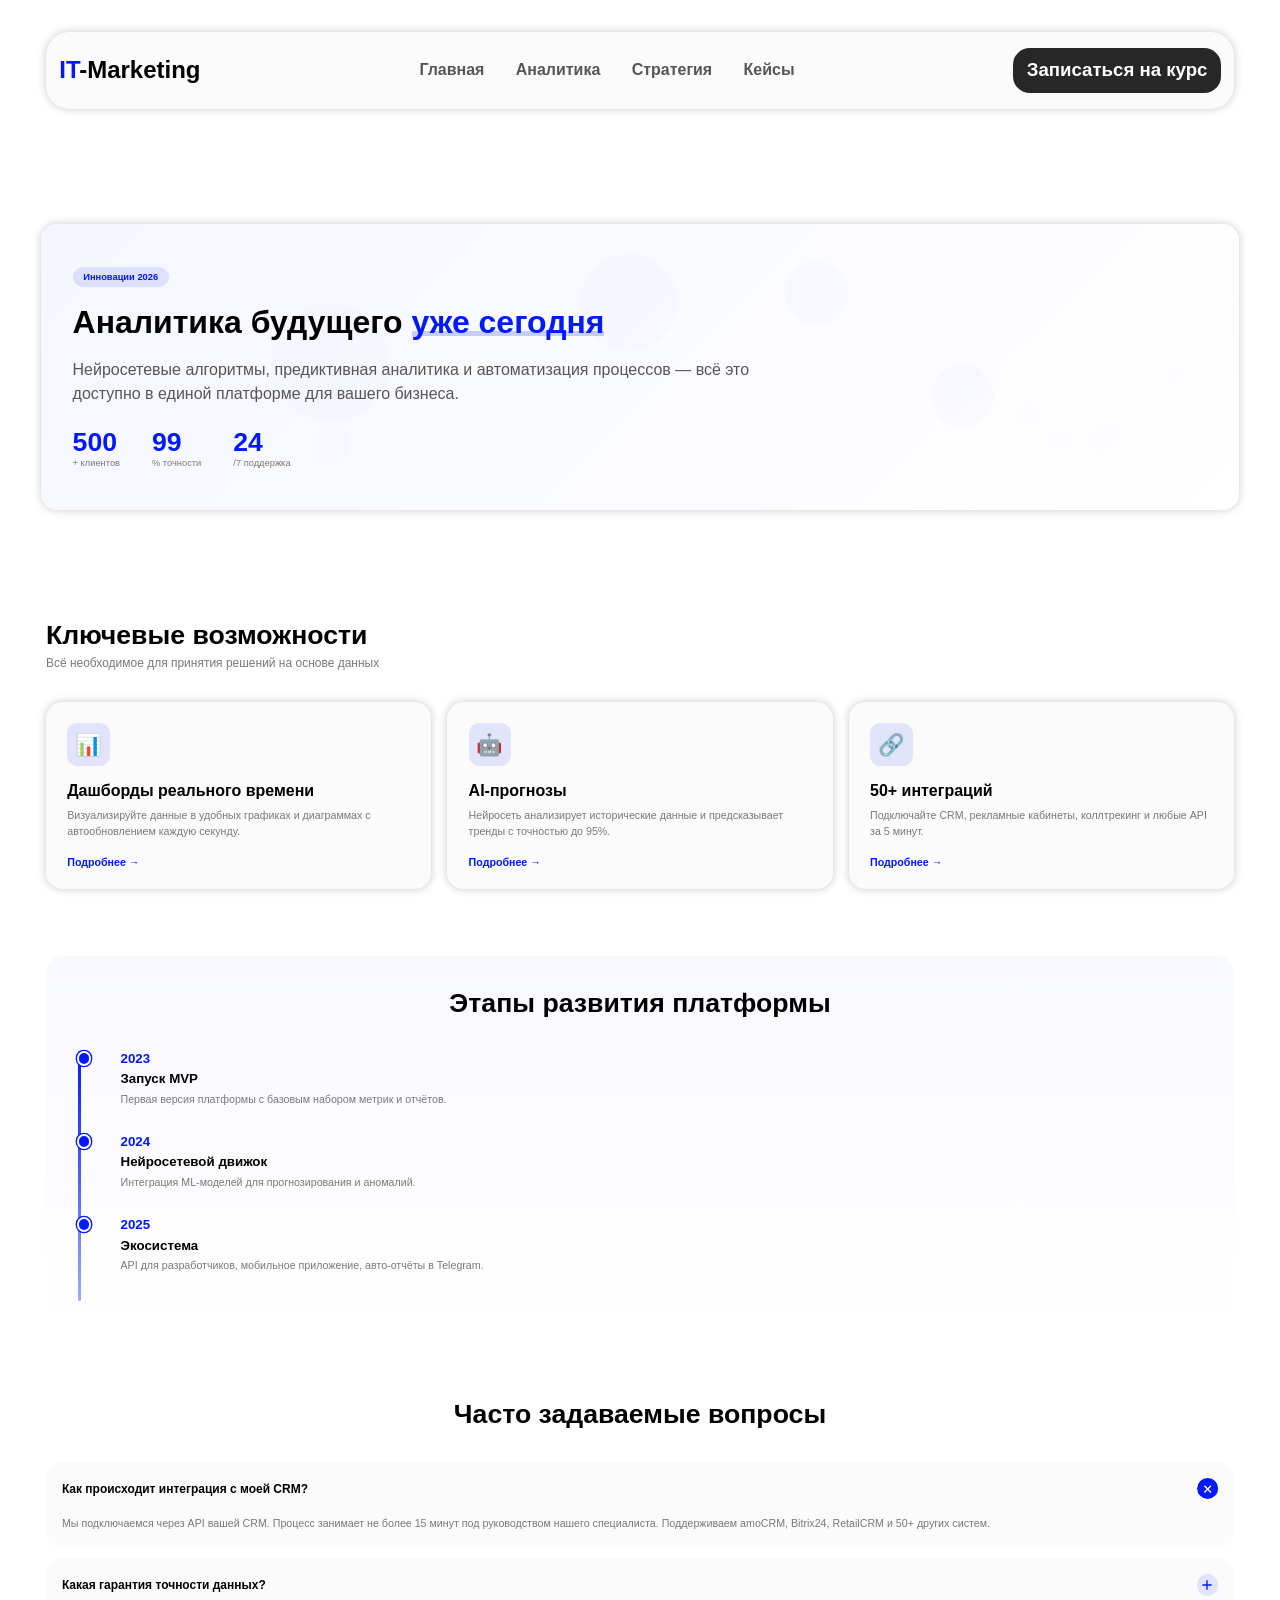
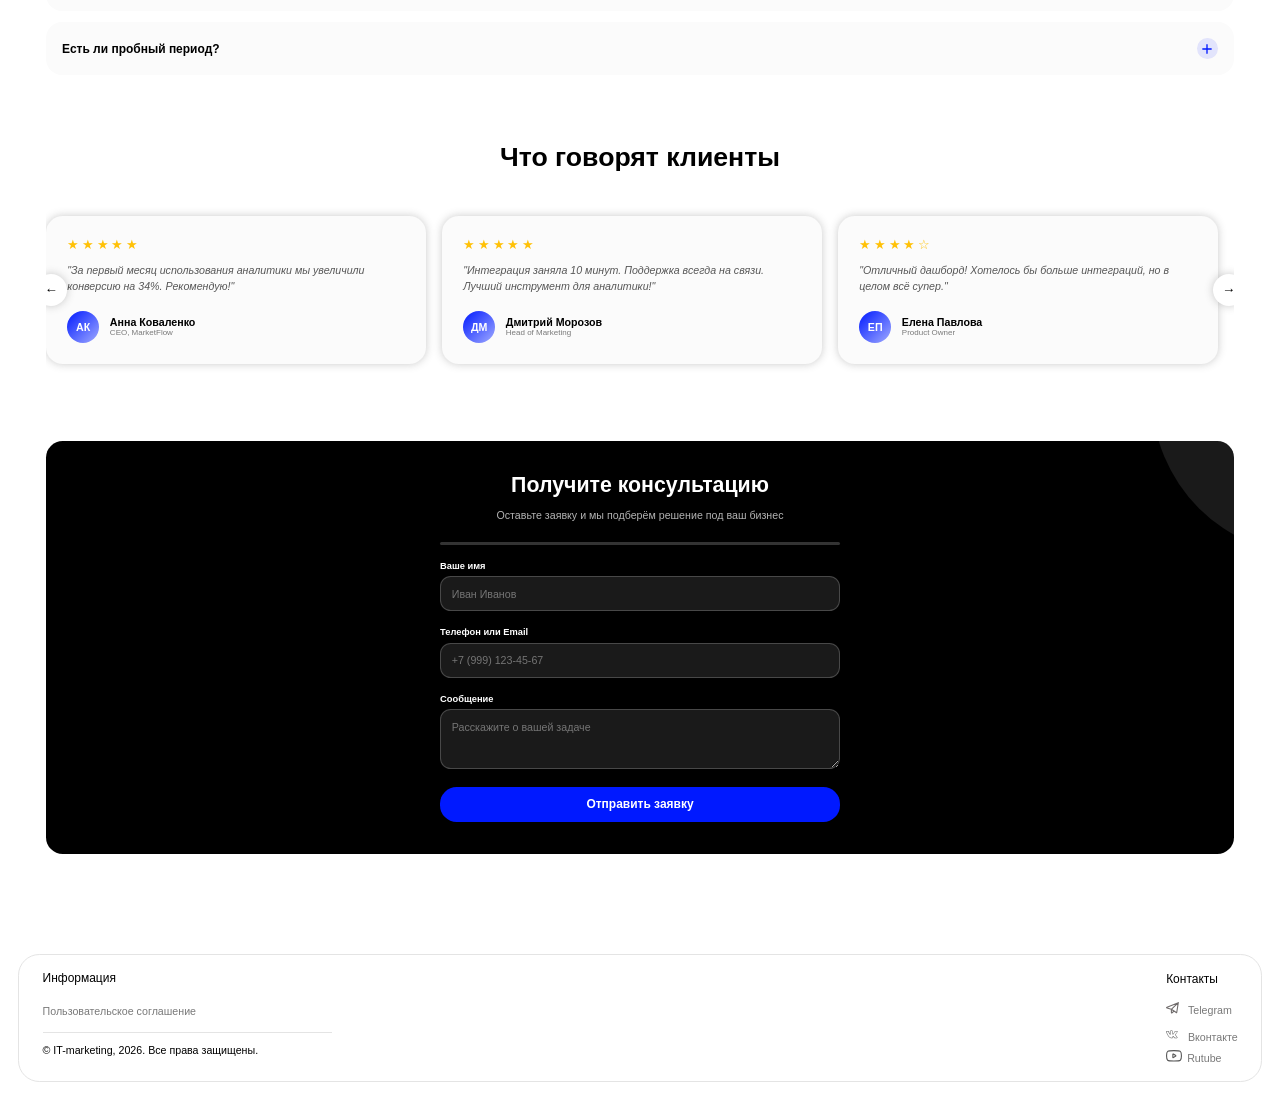
==== index2.html @ d7c27938 "first commit" ====
<!DOCTYPE html>
<html lang="en">
<head>
    <meta charset="UTF-8">
    <meta name="viewport" content="width=device-width, initial-scale=1.0">
    
    <link rel="stylesheet" href="./style2.css">
    <title>Document</title>
</head>
<body>
    <header class="header">
        <h1><span>IT</span>-Marketing</h1>
        <nav>
            <a href="index.html">Главная</a>
            <a href="index2.html">Аналитика</a>
            <a href="#">Стратегия</a>
            <a href="#">Кейсы</a>
        </nav>
        <button class="desktop-btn">Записаться на курс </button>
        <!-- Бургер-меню -->
        <div class="burger-button">
            <div class="open-mobile-menu"></div>
        </div>
        <!-- Мобильное меню -->
        <div class="mobile-menu">
            <a href="index.html" class="mobile-nav-link">Главная</a>
            <a href="index2.html" class="mobile-nav-link">Аналитика </a>
            <a href="#" class="mobile-nav-link">Стратегия </a>
            <a href="#" class="mobile-nav-link">Кейсы</a>
            <button class="mobile-application-btn">Записаться на курс</button>
        </div>
    </header>



<!-- БЛОК 1: Hero с анимированным фоном -->
<div class="block1-enhanced">
    <div class="floating-elements" id="floatingElements"></div>
    <div class="hero-enhanced__content">
        <div class="hero-enhanced__badge">
            <span> Инновации 2026</span>
        </div>
        <h1 class="hero-enhanced__title">
            Аналитика будущего <span>уже сегодня</span>
        </h1>
        <p class="hero-enhanced__desc">
            Нейросетевые алгоритмы, предиктивная аналитика и автоматизация процессов — 
            всё это доступно в единой платформе для вашего бизнеса.
        </p>
        <div class="hero-enhanced__stats">
            <div class="stat-enhanced">
                <span class="stat-enhanced__number" data-target="500">0</span>
                <span class="stat-enhanced__label">+ клиентов</span>
            </div>
            <div class="stat-enhanced">
                <span class="stat-enhanced__number" data-target="99.9">0</span>
                <span class="stat-enhanced__label">% точности</span>
            </div>
            <div class="stat-enhanced">
                <span class="stat-enhanced__number" data-target="24">0</span>
                <span class="stat-enhanced__label">/7 поддержка</span>
            </div>
        </div>
    </div>
</div>

<!-- БЛОК 2: 3D карточки с эффектом наклона -->
<div class="block2-advanced">
    <h2>Ключевые возможности</h2>
    <p>Всё необходимое для принятия решений на основе данных</p>
    <div class="cards-3d" id="cards3dContainer">
        <div class="card-3d" data-tilt>
            <div class="card-3d__icon">📊</div>
            <div class="card-3d__title">Дашборды реального времени</div>
            <div class="card-3d__desc">Визуализируйте данные в удобных графиках и диаграммах с автообновлением каждую секунду.</div>
            <a href="#" class="card-3d__link">Подробнее →</a>
        </div>
        <div class="card-3d" data-tilt>
            <div class="card-3d__icon">🤖</div>
            <div class="card-3d__title">AI-прогнозы</div>
            <div class="card-3d__desc">Нейросеть анализирует исторические данные и предсказывает тренды с точностью до 95%.</div>
            <a href="#" class="card-3d__link">Подробнее →</a>
        </div>
        <div class="card-3d" data-tilt>
            <div class="card-3d__icon">🔗</div>
            <div class="card-3d__title">50+ интеграций</div>
            <div class="card-3d__desc">Подключайте CRM, рекламные кабинеты, коллтрекинг и любые API за 5 минут.</div>
            <a href="#" class="card-3d__link">Подробнее →</a>
        </div>
    </div>
</div>

<!-- БЛОК 3: Таймлайн развития -->
<div class="block3-timeline">
    <h2>Этапы развития платформы</h2>
    <div class="timeline">
        <div class="timeline-item">
            <div class="timeline-item__year">2023</div>
            <div class="timeline-item__title">Запуск MVP</div>
            <div class="timeline-item__desc">Первая версия платформы с базовым набором метрик и отчётов.</div>
        </div>
        <div class="timeline-item">
            <div class="timeline-item__year">2024</div>
            <div class="timeline-item__title">Нейросетевой движок</div>
            <div class="timeline-item__desc">Интеграция ML-моделей для прогнозирования и аномалий.</div>
        </div>
        <div class="timeline-item">
            <div class="timeline-item__year">2025</div>
            <div class="timeline-item__title">Экосистема</div>
            <div class="timeline-item__desc">API для разработчиков, мобильное приложение, авто-отчёты в Telegram.</div>
        </div>
    </div>
</div>

<!-- БЛОК 4: FAQ Аккордеон -->
<div class="block4-faq">
    <h2>Часто задаваемые вопросы</h2>
    <div class="faq-grid">
        <div class="faq-item">
            <div class="faq-question">
                <h3>Как происходит интеграция с моей CRM?</h3>
                <div class="faq-icon">
                    <svg width="16" height="16" viewBox="0 0 24 24" fill="none" stroke="#0019FF" stroke-width="2">
                        <line x1="12" y1="5" x2="12" y2="19"></line>
                        <line x1="5" y1="12" x2="19" y2="12"></line>
                    </svg>
                </div>
            </div>
            <div class="faq-answer">
                <p>Мы подключаемся через API вашей CRM. Процесс занимает не более 15 минут под руководством нашего специалиста. Поддерживаем amoCRM, Bitrix24, RetailCRM и 50+ других систем.</p>
            </div>
        </div>
        <div class="faq-item">
            <div class="faq-question">
                <h3>Какая гарантия точности данных?</h3>
                <div class="faq-icon">
                    <svg width="16" height="16" viewBox="0 0 24 24" fill="none" stroke="#0019FF" stroke-width="2">
                        <line x1="12" y1="5" x2="12" y2="19"></line>
                        <line x1="5" y1="12" x2="19" y2="12"></line>
                    </svg>
                </div>
            </div>
            <div class="faq-answer">
                <p>Мы используем трехуровневую систему верификации данных. Каждый отчёт проходит автоматическую проверку на выбросы и аномалии. Гарантируем точность 99.9%.</p>
            </div>
        </div>
        <div class="faq-item">
            <div class="faq-question">
                <h3>Есть ли пробный период?</h3>
                <div class="faq-icon">
                    <svg width="16" height="16" viewBox="0 0 24 24" fill="none" stroke="#0019FF" stroke-width="2">
                        <line x1="12" y1="5" x2="12" y2="19"></line>
                        <line x1="5" y1="12" x2="19" y2="12"></line>
                    </svg>
                </div>
            </div>
            <div class="faq-answer">
                <p>Да, мы предоставляем 14 дней бесплатного доступа ко всем функциям платформы. Вам не нужна банковская карта для начала.</p>
            </div>
        </div>
    </div>
</div>

<!-- БЛОК 5: Карусель отзывов -->
<div class="block5-testimonials">
    <h2>Что говорят клиенты</h2>
    <div class="testimonials-slider">
        <button class="slider-btn slider-prev" id="prevTestimonial">←</button>
        <div class="testimonials-track" id="testimonialsTrack">
            <div class="testimonial-card">
                <div class="testimonial__rating">
                    <span>★</span><span>★</span><span>★</span><span>★</span><span>★</span>
                </div>
                <div class="testimonial__text">"За первый месяц использования аналитики мы увеличили конверсию на 34%. Рекомендую!"</div>
                <div class="testimonial__author">
                    <div class="testimonial__avatar">АК</div>
                    <div>
                        <div class="testimonial__name">Анна Коваленко</div>
                        <div class="testimonial__role">CEO, MarketFlow</div>
                    </div>
                </div>
            </div>
            <div class="testimonial-card">
                <div class="testimonial__rating">
                    <span>★</span><span>★</span><span>★</span><span>★</span><span>★</span>
                </div>
                <div class="testimonial__text">"Интеграция заняла 10 минут. Поддержка всегда на связи. Лучший инструмент для аналитики!"</div>
                <div class="testimonial__author">
                    <div class="testimonial__avatar">ДМ</div>
                    <div>
                        <div class="testimonial__name">Дмитрий Морозов</div>
                        <div class="testimonial__role">Head of Marketing</div>
                    </div>
                </div>
            </div>
            <div class="testimonial-card">
                <div class="testimonial__rating">
                    <span>★</span><span>★</span><span>★</span><span>★</span><span>☆</span>
                </div>
                <div class="testimonial__text">"Отличный дашборд! Хотелось бы больше интеграций, но в целом всё супер."</div>
                <div class="testimonial__author">
                    <div class="testimonial__avatar">ЕП</div>
                    <div>
                        <div class="testimonial__name">Елена Павлова</div>
                        <div class="testimonial__role">Product Owner</div>
                    </div>
                </div>
            </div>
        </div>
        <button class="slider-btn slider-next" id="nextTestimonial">→</button>
    </div>
</div>

<!-- БЛОК 6: Форма с прогресс-баром -->
<div class="block6-form">
    <div class="form-enhanced">
        <h2>Получите консультацию</h2>
        <p>Оставьте заявку и мы подберём решение под ваш бизнес</p>
        <div class="progress-bar">
            <div class="progress-fill" id="progressFill"></div>
        </div>
        <form id="consultForm">
            <div class="form-group">
                <label>Ваше имя</label>
                <input type="text" id="name" placeholder="Иван Иванов">
                <div class="error-message" id="nameError">Введите имя</div>
            </div>
            <div class="form-group">
                <label>Телефон или Email</label>
                <input type="text" id="contact" placeholder="+7 (999) 123-45-67">
                <div class="error-message" id="contactError">Введите корректный контакт</div>
            </div>
            <div class="form-group">
                <label>Сообщение</label>
                <textarea rows="3" id="message" placeholder="Расскажите о вашей задаче"></textarea>
            </div>
            <button type="submit" class="submit-btn">Отправить заявку</button>
        </form>
    </div>
</div>










    <footer>
        <div class="info">
            <b>Информация</b>
            <a href="#">Пользовательское соглашение</a>
            <p>© IT-marketing, 2026. Все права защищены.</p>
        </div>
        <div class="contacts">
            <b>Контакты</b>
            <div class="links">
                <div class="TG">
                    <svg width="18" height="16" viewBox="0 0 18 16" fill="none" xmlns="http://www.w3.org/2000/svg">
                    <path d="M16.7509 0.75L1.42289 7.123C1.02789 7.287 0.830889 7.37 0.779889 7.477C0.757785 7.52274 0.747657 7.57334 0.750456 7.62407C0.753254 7.67479 0.768887 7.72397 0.79589 7.767C0.85889 7.867 1.06389 7.927 1.47589 8.048L7.25089 9.75M16.7509 0.75L14.6859 13.799C14.6459 14.053 14.6259 14.18 14.5589 14.249C14.5306 14.2798 14.4961 14.3044 14.4577 14.3211C14.4193 14.3378 14.3778 14.3463 14.3359 14.346C14.2389 14.346 14.1309 14.274 13.9149 14.13L10.9849 12.174M16.7509 0.75L7.25089 9.75M7.25089 9.75L7.40689 14.05C7.40689 14.384 7.40689 14.551 7.47589 14.635C7.53589 14.709 7.62589 14.751 7.72189 14.75C7.83189 14.749 7.96189 14.642 8.22189 14.43L10.9849 12.174M7.25089 9.75L10.9849 12.174" stroke="#6F6B6B" stroke-width="1.5" stroke-linecap="round" stroke-linejoin="round"/>
                    </svg>
                    <a href="https://telegram.org" target="_blank">Telegram</a>
                </div>
                <div class="VK">
                    <svg width="16" height="11" viewBox="0 0 16 11" fill="none" xmlns="http://www.w3.org/2000/svg">
                    <path d="M0 1.45312C0 0.859375 0.40625 0.625 0.90625 0.59375L3.23438 0.609375C3.375 0.609375 3.5 0.703125 3.54688 0.84375C4.07812 2.5625 4.73438 3.625 5.51562 4.82812C5.5625 4.92188 5.64062 4.96875 5.71875 4.96875C5.78125 4.96875 5.84375 4.9375 5.89062 4.85938L5.9375 4.6875L5.95312 1.98438C5.95312 1.59375 5.76562 1.53125 5.32812 1.46875C5.15625 1.4375 5.04688 1.28125 5.04688 1.125C5.04688 1.09375 5.04688 1.0625 5.0625 1.03125C5.28125 0.359375 5.96875 0.015625 6.9375 0.015625L7.8125 0C8.53125 0 9.1875 0.3125 9.1875 1.23438V4.78125C9.25 4.82812 9.3125 4.85938 9.39062 4.85938C9.51562 4.85938 9.67188 4.78125 9.79688 4.57812C10.6094 3.4375 11.5312 2.07812 11.6562 1.35938C11.6562 1.32812 11.6719 1.3125 11.6875 1.28125C11.8594 0.9375 12.2969 0.703125 12.4844 0.640625C12.5156 0.625 12.5625 0.609375 12.625 0.609375H15.0469L15.2031 0.625C15.4375 0.625 15.6094 0.78125 15.6875 0.921875C15.8281 1.14062 15.7969 1.375 15.8125 1.46875V1.57812C15.5781 3 13.9531 4.59375 13.2656 5.625C13.1719 5.75 13.125 5.85938 13.125 5.96875C13.125 6.0625 13.1719 6.15625 13.25 6.25L15.5312 9.125C15.6562 9.29688 15.7188 9.5 15.7188 9.67188C15.7188 10.1875 15.2344 10.4844 14.7656 10.5312L14.5 10.5469H12.125C12.0781 10.5469 12.0469 10.5625 12 10.5625C11.7344 10.5625 11.5156 10.4219 11.3594 10.2656C10.8594 9.65625 10.375 9.03125 9.89062 8.42188C9.79688 8.29688 9.76562 8.28125 9.67188 8.21875C9.5625 8.67188 9.46875 9.14062 9.35938 9.60938L9.3125 9.875C9.23438 10.1562 9.03125 10.4531 8.65625 10.5312L8.4375 10.5469H6.90625C4.20312 10.5469 1.78125 6.70312 0.078125 1.90625C0.03125 1.78125 0 1.60938 0 1.45312ZM9.39062 5.5C8.98438 5.5 8.53125 5.26562 8.53125 4.82812V1.23438C8.53125 0.8125 8.34375 0.65625 7.82812 0.65625L6.9375 0.6875C6.4375 0.6875 6.15625 0.765625 5.92188 0.921875C6.28125 1.09375 6.60938 1.32812 6.60938 1.98438V4.73438C6.5625 5.28125 6.10938 5.64062 5.67188 5.64062C5.375 5.64062 5.10938 5.46875 4.95312 5.1875C4.25 4.125 3.65625 3.125 3.14062 1.6875L3 1.28125L0.921875 1.26562C0.640625 1.26562 0.671875 1.28125 0.671875 1.42188C0.671875 1.51562 0.6875 1.64062 0.703125 1.71875L1.03125 2.59375C2.73438 7 4.875 9.89062 6.90625 9.89062H8.46875C8.6875 9.89062 8.67188 9.625 8.71875 9.46875L9.01562 8.09375C9.07812 7.95312 9.125 7.82812 9.23438 7.71875C9.35938 7.59375 9.5 7.54688 9.64062 7.54688C9.9375 7.54688 10.2188 7.78125 10.4062 8L11.7344 9.6875C11.8438 9.85938 11.9375 9.89062 12 9.89062H14.5781C14.8281 9.89062 15.0469 9.8125 15.0469 9.65625C15.0469 9.60938 15.0312 9.54688 15 9.5L12.7344 6.67188C12.5469 6.4375 12.4688 6.20312 12.4688 5.96875C12.4688 5.71875 12.5625 5.46875 12.7188 5.25C13.375 4.26562 14.7812 2.85938 15.1094 1.70312L15.1562 1.5C15.1406 1.42188 15.1406 1.35938 15.125 1.28125H12.6719C12.5156 1.34375 12.3906 1.4375 12.2969 1.5625L12.2031 1.85938C11.8438 2.85938 10.8594 4.23438 10.1562 5.1875C9.92188 5.40625 9.65625 5.5 9.39062 5.5Z" fill="#565656"/>
                    </svg>
                    <a href="https://vk.ru" target="_blank">Вконтакте</a>
                </div>
                <div class="Rutube">
                    <svg width="22" height="16" viewBox="0 0 22 16" fill="none" xmlns="http://www.w3.org/2000/svg">
                    <path d="M0.75 7.75C0.75 4.45 0.75 2.8 2.214 1.775C3.68 0.75 6.036 0.75 10.75 0.75C15.464 0.75 17.821 0.75 19.285 1.775C20.749 2.8 20.75 4.45 20.75 7.75C20.75 11.05 20.75 12.7 19.285 13.725C17.822 14.75 15.464 14.75 10.75 14.75C6.036 14.75 3.679 14.75 2.214 13.725C0.749 12.7 0.75 11.05 0.75 7.75Z" stroke="#565656" stroke-width="1.5" stroke-linecap="round" stroke-linejoin="round"/>
                    <path d="M9.25 5.65789V9.84189C9.25027 9.89574 9.26113 9.949 9.28198 9.99864C9.30283 10.0483 9.33325 10.0933 9.3715 10.1312C9.40976 10.1691 9.45511 10.1991 9.50495 10.2194C9.5548 10.2398 9.60816 10.2502 9.662 10.2499C9.74314 10.2509 9.82266 10.2272 9.89001 10.1819L13.065 8.10789C13.1215 8.07132 13.168 8.02125 13.2003 7.96221C13.2326 7.90316 13.2496 7.837 13.2499 7.76971C13.2502 7.70241 13.2337 7.6361 13.202 7.57677C13.1702 7.51744 13.1242 7.46696 13.068 7.42989L9.893 5.31989C9.80224 5.25913 9.69118 5.23661 9.58391 5.2572C9.47664 5.27779 9.38182 5.33984 9.32 5.42989C9.27403 5.49701 9.24961 5.57654 9.25 5.65789Z" stroke="#565656" stroke-width="1.5" stroke-linecap="round" stroke-linejoin="round"/>
                    </svg>
                    <a href="https://rutube.ru" target="_blank">Rutube</a>
                </div>
            </div>
        </div>
    </footer>

</body>
<script src="./script2.js"></script>
</html>
---- style2.css ----
@charset "UTF-8";
* {
  margin: 0;
  padding: 0;
  box-sizing: border-box;
  font-family: Arial, sans-serif;
}

html {
  font-size: 0.833vw;
  cursor: default;
  scroll-behavior: smooth;
}

/* Переменные */
:root {
  --primary-color: #0019FF;
  --secondary-color: #272727;
  --activeLink-color: #4659ff;
  --activeBtn-color: #000000;
  --border-r: 1.5625rem;
  --FS-p: 1.5rem;
  --FS-h1: 3rem;
  --body-bg: #fff;
  --bg-shadow: 0 0 0.75rem #3a3a3a44;
}

/* Скроллбар */
* {
  scrollbar-width: thin;
  scrollbar-color: #3b82f6 #1e293b;
}

*::-webkit-scrollbar {
  width: 0.375rem;
  height: 0.375rem;
}

*::-webkit-scrollbar-track {
  background: #1e293b;
  border-radius: 0.625rem;
}

*::-webkit-scrollbar-thumb {
  background: #3b82f6;
  border-radius: 0.625rem;
  border: 0.125rem solid #1e293b;
}

*::-webkit-scrollbar-thumb:hover {
  background: #60a5fa;
}

body {
  display: flex;
  flex-direction: column;
  background: var(--body-bg);
  width: 100vw;
  height: -moz-fit-content;
  height: fit-content;
  align-items: center;
  overflow-x: hidden;
}

header {
  position: sticky;
  top: 1.5rem;
  width: 111.4375rem;
  height: 7.1875rem;
  border-radius: 2.1875rem;
  padding: 0.8125rem 1.25rem;
  background: #fbfbfb;
  box-shadow: var(--bg-shadow);
  margin-top: 3rem;
  display: flex;
  justify-content: space-between;
  align-items: center;
  z-index: 999;
  transition: all 0.35s ease;
  -webkit-backdrop-filter: blur(0px);
          backdrop-filter: blur(0px);
}
header h1 {
  font-weight: 600;
  font-size: 2.25rem;
}
header h1 span {
  color: var(--primary-color);
}
header nav {
  width: -moz-fit-content;
  width: fit-content;
  display: flex;
  gap: 2.9375rem;
}
header nav a {
  position: relative;
  text-decoration: none;
  font-size: var(--FS-p);
  color: #565656;
  font-weight: 600;
  transition: 300ms ease;
}
header nav a:hover {
  color: var(--primary-color);
}
header nav a:active {
  transition: 150ms ease-out;
  color: var(--activeLink-color);
  transform: scale(0.98);
}
header nav a::after {
  content: "";
  position: absolute;
  width: 0;
  height: 0.125rem;
  bottom: -0.25rem;
  left: 0;
  background-color: #000000;
  transition: width 0.28s ease-out;
}
header nav a:hover::after {
  width: 100%;
}
header button {
  width: -moz-fit-content;
  width: fit-content;
  height: -moz-fit-content;
  height: fit-content;
  padding: 1.0625rem 1.25rem;
  background: var(--secondary-color);
  color: #fff;
  border: none;
  border-radius: var(--border-r);
  font-weight: 600;
  font-size: 1.75rem;
  transition: 300ms ease-in-out;
}
header button:hover {
  cursor: pointer;
  background-color: var(--activeBtn-color);
  box-shadow: 0 0 0.75rem rgba(0, 0, 0, 0.3647058824);
}
header button:active {
  transition: 150ms ease-out;
  transform: scale(0.99);
}

.header.stuck {
  background-color: rgba(255, 255, 255, 0.7); /* подберите под дизайн */
  backdrop-filter: blur(10px) saturate(180%);
  -webkit-backdrop-filter: blur(10px) saturate(180%);
  box-shadow: 0 10px 30px rgba(0, 0, 0, 0.08);
}

footer {
  width: 116.75rem;
  height: 12rem;
  margin-top: 3.125rem;
  margin-bottom: 1.5rem;
  padding: 1.125rem 1.25rem;
  display: flex;
  justify-content: space-between;
  border: 0.1875rem solid #e4e4e4;
  border-radius: 2rem;
  align-items: center;
}
footer b {
  font-weight: 500;
  font-size: 1.125rem;
}
footer .info {
  width: 29.125rem;
  height: 9.75rem;
  display: flex;
  flex-direction: column;
  gap: 1rem;
  padding: 0.5rem 1rem;
}
footer a {
  width: 100%;
  height: 3.5rem;
  padding-top: 0.5rem;
  border-bottom: 0.0625rem solid #e4e4e4;
  text-decoration: none;
  color: #797979;
  font-weight: 400;
  font-size: 1rem;
  transition: 280ms ease-out;
  line-height: 2em;
}
footer a:hover {
  color: #333333;
}
footer .contacts {
  width: 7.6875rem;
  height: -moz-fit-content;
  height: fit-content;
  display: flex;
  flex-direction: column;
  gap: 0.8125rem;
}
footer .contacts .links {
  width: inherit;
  height: -moz-fit-content;
  height: fit-content;
  display: flex;
  flex-direction: column;
  gap: 0.25rem;
}
footer .contacts .links a {
  border: none !important;
  height: -moz-fit-content;
  height: fit-content;
}
footer .contacts .links .TG {
  height: 2.5rem;
  display: flex;
  align-items: center;
  gap: 0.8125rem;
  transition: 250ms ease;
}
footer .contacts .links .TG:hover a {
  color: #0088CC;
}
footer .contacts .links .TG:hover svg path {
  transition: stroke 250ms ease;
  stroke: #0088CC;
}
footer .contacts .links .VK {
  height: 2rem;
  display: flex;
  align-items: center;
  gap: 0.9375rem;
  transition: 250ms ease;
}
footer .contacts .links .VK:hover a {
  color: #0077FF;
}
footer .contacts .links .VK:hover svg path {
  transition: stroke 250ms ease;
  stroke: #0077FF;
}
footer .contacts .links .Rutube {
  height: 1.5rem;
  display: flex;
  align-items: center;
  gap: 0.4375rem;
  transition: 250ms ease;
}
footer .contacts .links .Rutube:hover a {
  color: #FF0000;
}
footer .contacts .links .Rutube:hover svg path {
  transition: stroke 250ms ease;
  stroke: #FF0000;
}
.burger-button {
  padding: 0.5rem;
  background-color: var(--primary-lighter);
  border-radius: 0.75rem;
  display: none;
  cursor: pointer;
  align-items: center;
  justify-content: center;
  width: 3.75rem;
  height: 3.75rem;
}

.open-mobile-menu {
  width: 1.5rem;
  height: 1.5rem;
  background-image: url('data:image/svg+xml;utf8,<svg xmlns="http://www.w3.org/2000/svg" viewBox="0 0 100" fill="black"><path d="M3 18h18v-2H3v2zm0-5h18v-2H3v2zm0-7v2h18V6H3z"/></svg>');
  transition: background-image 0.3s ease;
}

.burger-button.active .open-mobile-menu {
  background-image: url('data:image/svg+xml;utf8,<svg xmlns="http://www.w3.org/2000/svg" viewBox="0 0 100" fill="black"><path d="M19 6.41L17.59 5 12 10.59 6.41 5 5 6.41 10.59 12 5 17.59 6.41 19 12 13.41 17.59 19 19 17.59 13.41 12z"/></svg>');
}

.mobile-menu {
  position: absolute;
  top: 100%;
  left: -0.625rem; /* Расширяем за пределы header */
  right: -0.625rem; /* Расширяем за пределы header */
  background: rgba(255, 255, 255, 0.85); /* Меньше прозрачности */
  backdrop-filter: blur(12px) saturate(200%);
  -webkit-backdrop-filter: blur(12px) saturate(200%);
  border: 1px solid rgba(255, 255, 255, 0.18);
  padding: 1.5rem 2.625rem 2rem 2.625rem; /* Увеличиваем отступы */
  box-shadow: 0 4px 25px rgba(0, 0, 0, 0.1);
  flex-direction: column;
  gap: 1rem;
  border-radius: 0 0 2rem 2rem;
  transform: scaleY(0);
  transform-origin: top;
  opacity: 0;
  visibility: hidden;
  transition: all 0.3s ease;
  z-index: 99;
  margin: 0 0.625rem; /* Добавляем отступы по бокам */
  box-sizing: border-box;
  align-items: center;
}

.mobile-menu.active {
  display: flex;
  transform: scaleY(1);
  opacity: 1;
  visibility: visible;
  border-radius: 0 0 2rem 2rem;
}

.mobile-menu.scrolled {
  background: rgba(255, 255, 255, 0.95); /* Меньше прозрачности */
  backdrop-filter: blur(12px) saturate(200%);
  -webkit-backdrop-filter: blur(12px) saturate(200%);
  border: 1px solid rgba(255, 255, 255, 0.18);
  border-radius: 0 0 1.5rem 1.5rem;
}

.mobile-nav-link {
  padding: 1rem;
  background-color: transparent;
  border: none;
  color: rgb(0, 0, 0);
  font-size: 1rem;
  line-height: 1.5rem;
  font-weight: 600;
  cursor: pointer;
  text-align: center;
  transition: all 0.3s ease;
  border-radius: 0.5rem;
  text-decoration: none;
  display: block;
  font-family: "Montserrat", sans-serif;
  text-transform: uppercase;
  letter-spacing: 0.13em;
  position: relative;
}

.mobile-nav-link::after {
  content: "";
  position: absolute;
  left: 1rem;
  right: 1rem;
  bottom: 0.5rem;
  width: 0;
  height: 0.125rem;
  background: rgb(0, 0, 0);
  transition: width 0.3s ease;
}

.mobile-nav-link:hover::after {
  width: calc(100% - 2rem);
}

.mobile-nav-link:hover {
  background-color: rgba(255, 255, 255, 0.3);
}

.mobile-application-btn {
  padding: 1rem;
  background-color: #000000;
  border: none;
  color: white;
  font-size: 1.25rem;
  font-weight: 600;
  cursor: pointer;
  text-align: center;
  transition: all 0.3s ease;
  border-radius: 1.5625rem;
  text-decoration: none;
  display: block;
  font-family: "Montserrat", sans-serif;
  box-shadow: 0 0 0.625rem rgba(59, 59, 59, 0.29);
  margin-top: 0.5rem;
}

.mobile-application-btn:hover {
  background-color: #302f33;
}

.mobile-application-btn:active {
  transform: scale(0.98);
}

@media (max-width: 64rem) {
  :root {
    --FS-p: 1.25rem;
    --FS-h1: 2.5rem;
  }
  html {
    font-size: 1.563vw;
  }
  body {
    max-width: 64rem;
    padding: 3.375rem 1.75rem;
    gap: 3.5625rem;
    align-items: center;
  }
  header {
    width: 100%;
  }
  header nav {
    display: none;
  }
  header .desktop-btn {
    display: none;
  }
  header .burger {
    display: block;
  }
  button {
    font-size: 1.25rem;
  }
  .burger-button {
    display: block;
  }
  .block1 {
    margin: 0;
    flex-direction: column;
    gap: 2.4375rem;
    align-items: center;
    height: -moz-fit-content;
    height: fit-content;
  }
  .block1 .text-content {
    width: 100%;
    height: -moz-fit-content;
    height: fit-content;
    flex-direction: column;
    gap: 2.4375rem;
    align-items: center;
  }
  .block1 .text-content p {
    width: 41.1875rem;
    text-align: center;
  }
  .block1 img {
    width: 19.9375rem;
    height: 20.5rem;
  }
  .block2 {
    margin: 0;
    flex-direction: column;
    align-items: center;
    gap: 1.8125rem;
    width: 100%;
  }
  .block2 .cards-block {
    grid-template-columns: 1fr 1fr;
    gap: 1.8125rem;
    width: inherit;
    padding: 0;
    justify-items: center;
  }
  .block2 .cards-block .card {
    width: 21.25rem;
    height: 34.1875rem;
    padding: 1.5625rem 1.1875rem;
    gap: 0.9375rem;
  }
  .block2 .more {
    display: flex;
    width: 100%;
    font-weight: 700;
    font-size: 1.5rem;
    color: var(--primary-color);
    justify-content: center;
  }
  .block3 {
    margin: 0;
    width: 100%;
    align-items: center;
    flex-direction: column;
    gap: 5.375rem;
  }
  .block3 .elements-box {
    width: inherit;
    flex-direction: column;
    gap: 1.125rem;
  }
  .block3 .elements-box .element-common {
    font-size: 2rem;
  }
  .block3 .elements-box .left-elements {
    width: 100%;
    gap: 1.25rem;
  }
  .block3 .elements-box .left-elements .prof {
    padding: 1.1563rem 1.5313rem;
    width: 49%;
  }
  .block3 .elements-box .left-elements .prof-img {
    width: 14.5625rem !important;
    height: 14.875rem !important;
    top: 11.8125rem !important;
    left: 15.875rem !important;
  }
  .block3 .elements-box .left-elements .sol {
    padding: 1.1875rem 1.5313rem;
    width: 47%;
  }
  .block3 .elements-box .left-elements .sol-img {
    width: 16.25rem !important;
    height: 16.25rem !important;
    top: 10.5rem !important;
    left: 11.875rem !important;
  }
  .block3 .elements-box .left-elements .tech {
    width: 100%;
  }
  .block3 .elements-box .left-elements .tech-img {
    width: 18.7813rem !important;
    height: 16.25rem !important;
  }
  .block3 .elements-box .bell {
    width: 100%;
    height: 58.5rem;
    font-size: 4.2188rem;
  }
  .block3 .elements-box .bell-img {
    width: 33.9688rem !important;
    height: 38.25rem !important;
  }
  footer {
    margin: 0;
    width: 100%;
    height: 49.7875rem;
    flex-direction: column-reverse;
  }
  footer b {
    font-size: 2.3125rem;
  }
  footer a {
    font-size: 2.0625rem;
  }
  footer p {
    font-size: 1.75rem;
  }
  footer .TG svg {
    width: 2.0625rem;
    height: 1.8125rem;
  }
  footer .VK svg {
    width: 2.0313rem;
    height: 1.375rem;
  }
  footer .Rutube svg {
    width: 2.5625rem;
    height: 1.8125rem;
  }
  footer .contacts {
    width: 15.8438rem;
    height: -moz-fit-content;
    height: fit-content;
    gap: 1.6875rem;
  }
  footer .contacts .links {
    width: -moz-fit-content;
    width: fit-content;
    height: -moz-max-content;
    height: max-content;
    gap: 0.5rem;
  }
  footer .contacts .links .TG {
    height: 5.1525rem;
  }
  footer .contacts .links .VK {
    height: 4.125rem;
  }
  footer .contacts .links .Rutube {
    height: 3.125rem;
  }
  footer .info {
    width: 39.25rem;
    height: 17.3125rem;
    gap: 1.75rem;
    padding: 0.875rem 1.75rem;
  }
  footer .info a {
    height: 6.1875rem;
  }
}
@media (max-width: 46.75rem) {
  :root {
    --FS-p: 0.875rem;
    --FS-h1: 2rem;
  }
  html {
    font-size: 2.083vw;
  }
  body {
    max-width: 46.75rem;
    padding: 1.6875rem 0.875rem;
    gap: 3.6875rem;
    align-items: center;
  }
  button {
    font-size: 1.5rem;
  }
  .burger-button {
    display: block;
  }
  .open-mobile-menu {
    width: 3rem;
    height: 3rem;
  }
  header {
    padding-right: 2rem;
  }
  .block1 {
    gap: 2.4375rem;
    align-items: center;
    height: -moz-fit-content;
    height: fit-content;
  }
  .block1 .text-content p {
    width: 32.75rem;
    font-size: 1.25rem;
  }
  .block2 {
    gap: 2.9375rem;
  }
  .block2 .cards-block {
    grid-template-columns: 1fr;
    gap: 3.25rem;
  }
  .block2 .cards-block .card {
    width: 100%;
  }
  .block3 {
    gap: 2.3125rem;
  }
  .block3 .elements-box {
    gap: 1.375rem;
  }
  .block3 .elements-box .element-common {
    font-size: 2.3125rem;
  }
  .block3 .elements-box .left-elements {
    width: 100%;
    gap: 1.375rem;
  }
  .block3 .elements-box .left-elements .prof {
    padding: 1.375rem 1.8125rem;
    width: 100%;
    height: 20.75rem;
  }
  .block3 .elements-box .left-elements .prof-img {
    width: 17.1875rem !important;
    height: 17.5625rem !important;
    top: 3.5rem !important;
    left: 28rem !important;
  }
  .block3 .elements-box .left-elements .sol {
    padding: 1.5rem 1.875rem;
    width: 100%;
    height: 21.6875rem;
  }
  .block3 .elements-box .left-elements .sol-img {
    width: 20.0625rem !important;
    height: 20.0625rem !important;
    top: 2.5rem !important;
    left: 24.875rem !important;
  }
  .block3 .elements-box .left-elements .tech {
    flex-direction: column;
    height: 27.75rem;
  }
  .block3 .elements-box .left-elements .tech-img {
    width: 23.125rem !important;
    height: 20rem !important;
  }
  .block3 .elements-box .bell {
    width: 100%;
    height: 34rem;
    font-size: 2.4375rem !important;
  }
  .block3 .elements-box .bell-img {
    width: 19.7813rem !important;
    height: 22.1875rem !important;
  }
  footer {
    height: 46.5375rem;
  }
  footer b {
    font-size: 2.625rem;
  }
  footer a {
    font-size: 2rem;
  }
  footer p {
    font-size: 1.125rem;
  }
  footer .TG svg {
    width: 2.3125rem;
    height: 2rem;
  }
  footer .VK svg {
    width: 2.2813rem;
    height: 1.5rem;
  }
  footer .Rutube svg {
    width: 2.875rem;
    height: 2rem;
  }
  footer .contacts {
    width: -moz-max-content;
    width: max-content;
    height: -moz-fit-content;
    height: fit-content;
    gap: 1.6875rem;
  }
  footer .contacts .links {
    width: -moz-fit-content;
    width: fit-content;
    height: -moz-max-content;
    height: max-content;
    gap: 0.5rem;
  }
  footer .contacts .links .TG {
    height: 5.1525rem;
  }
  footer .contacts .links .VK {
    height: 4.125rem;
  }
  footer .contacts .links .Rutube {
    height: 3.125rem;
  }
  footer .info {
    width: 39.25rem;
    height: 17.3125rem;
    gap: 1.75rem;
    padding: 0.875rem 1.75rem;
  }
  footer .info a {
    height: 6.1875rem;
  }
}/*# sourceMappingURL=style.css.map */







.block1-enhanced {
  width: 112.4375rem;
  margin-bottom: 10.25rem;
margin-top: 10.8125rem;
  position: relative;
  overflow: hidden;
  border-radius: var(--border-r);
  background: linear-gradient(135deg, #f5f7ff 0%, #ffffff 100%);
  padding: 4rem 3rem;
  box-shadow: var(--bg-shadow);
}

.floating-elements {
  position: absolute;
  top: 0;
  left: 0;
  width: 100%;
  height: 100%;
  overflow: hidden;
  z-index: 0;
}

.float-item {
  position: absolute;
  background: rgba(0, 25, 255, 0.05);
  border-radius: 50%;
  animation: float 20s infinite ease-in-out;
}

@keyframes float {
  0%, 100% { transform: translateY(0) rotate(0deg); }
  50% { transform: translateY(-20px) rotate(180deg); }
}

.hero-enhanced__content {
  position: relative;
  z-index: 1;
  max-width: 60%;
}

.hero-enhanced__badge {
  display: inline-block;
  padding: 0.5rem 1rem;
  background: rgba(0, 25, 255, 0.1);
  border-radius: 2rem;
  font-size: 0.875rem;
  font-weight: 600;
  color: var(--primary-color);
  margin-bottom: 1.5rem;
  backdrop-filter: blur(4px);
}

.hero-enhanced__title {
  font-size: var(--FS-h1);
  font-weight: 700;
  line-height: 1.2;
  margin-bottom: 1.5rem;
}

.hero-enhanced__title span {
  color: var(--primary-color);
  position: relative;
  display: inline-block;
}

.hero-enhanced__title span::after {
  content: '';
  position: absolute;
  bottom: 0.5rem;
  left: 0;
  width: 100%;
  height: 0.5rem;
  background: rgba(0, 25, 255, 0.2);
  z-index: -1;
}

.hero-enhanced__desc {
  font-size: var(--FS-p);
  color: #565656;
  line-height: 1.5;
  margin-bottom: 2rem;
}

.hero-enhanced__stats {
  display: flex;
  gap: 3rem;
  flex-wrap: wrap;
}

.stat-enhanced {
  display: flex;
  flex-direction: column;
}

.stat-enhanced__number {
  font-size: 2.5rem;
  font-weight: 700;
  color: var(--primary-color);
}

.stat-enhanced__label {
  font-size: 0.875rem;
  color: #797979;
}

/* Блок 2: Интерактивные карточки с 3D-эффектом */
.block2-advanced {
  width: 111.4375rem;
  margin-bottom: 6.25rem;
}

.block2-advanced h2 {
  font-size: 2.5rem;
  font-weight: 700;
  margin-bottom: 0.5rem;
}

.block2-advanced > p {
  font-size: 1.125rem;
  color: #797979;
  margin-bottom: 3rem;
}

.cards-3d {
  display: grid;
  grid-template-columns: repeat(3, 1fr);
  gap: 1.5rem;
}

.card-3d {
  background: #fbfbfb;
  border-radius: var(--border-r);
  padding: 2rem;
  transition: all 0.4s cubic-bezier(0.2, 0.9, 0.4, 1.1);
  cursor: pointer;
  position: relative;
  overflow: hidden;
  box-shadow: var(--bg-shadow);
}

.card-3d::before {
  content: '';
  position: absolute;
  top: 0;
  left: -100%;
  width: 100%;
  height: 100%;
  background: linear-gradient(90deg, transparent, rgba(0, 25, 255, 0.05), transparent);
  transition: left 0.6s ease;
}

.card-3d:hover::before {
  left: 100%;
}

.card-3d:hover {
  transform: translateY(-0.5rem) scale(1.02);
  box-shadow: 0 1.5rem 2rem rgba(0, 0, 0, 0.1);
}

.card-3d__icon {
  width: 4rem;
  height: 4rem;
  background: rgba(0, 25, 255, 0.1);
  border-radius: 1rem;
  display: flex;
  align-items: center;
  justify-content: center;
  font-size: 2rem;
  margin-bottom: 1.5rem;
  transition: transform 0.3s ease;
}

.card-3d:hover .card-3d__icon {
  transform: scale(1.1) rotate(5deg);
}

.card-3d__title {
  font-size: 1.5rem;
  font-weight: 700;
  margin-bottom: 0.75rem;
}

.card-3d__desc {
  font-size: 1rem;
  color: #797979;
  line-height: 1.5;
  margin-bottom: 1.5rem;
}

.card-3d__link {
  color: var(--primary-color);
  text-decoration: none;
  font-weight: 600;
  display: inline-flex;
  align-items: center;
  gap: 0.5rem;
  transition: gap 0.3s ease;
}

.card-3d__link:hover {
  gap: 0.75rem;
}

/* Блок 3: Таймлайн с анимацией появления */
.block3-timeline {
  width: 111.4375rem;
  margin-bottom: 6.25rem;
  padding: 3rem;
  background: linear-gradient(180deg, #f8f9ff 0%, #ffffff 100%);
  border-radius: var(--border-r);
}

.block3-timeline h2 {
  font-size: 2.5rem;
  font-weight: 700;
  text-align: center;
  margin-bottom: 3rem;
}

.timeline {
  position: relative;
  padding-left: 2rem;
}

.timeline::before {
  content: '';
  position: absolute;
  left: 0;
  top: 0;
  bottom: 0;
  width: 0.25rem;
  background: linear-gradient(180deg, var(--primary-color), #a0aaff);
  border-radius: 0.25rem;
}

.timeline-item {
  position: relative;
  padding-bottom: 2.5rem;
  padding-left: 2rem;
  opacity: 0;
  transform: translateX(-20px);
  transition: all 0.5s ease;
}

.timeline-item.visible {
  opacity: 1;
  transform: translateX(0);
}

.timeline-item::before {
  content: '';
  position: absolute;
  left: -2.125rem;
  top: 0;
  width: 1rem;
  height: 1rem;
  background: var(--primary-color);
  border-radius: 50%;
  border: 0.25rem solid #fff;
  box-shadow: 0 0 0 0.125rem var(--primary-color);
}

.timeline-item__year {
  font-size: 1.25rem;
  font-weight: 700;
  color: var(--primary-color);
  margin-bottom: 0.5rem;
}

.timeline-item__title {
  font-size: 1.25rem;
  font-weight: 600;
  margin-bottom: 0.5rem;
}

.timeline-item__desc {
  font-size: 1rem;
  color: #797979;
  line-height: 1.5;
}

/* Блок 4: Аккордеон FAQ с анимацией */
.block4-faq {
  width: 111.4375rem;
  margin-bottom: 6.25rem;
}

.block4-faq h2 {
  font-size: 2.5rem;
  font-weight: 700;
  text-align: center;
  margin-bottom: 3rem;
}

.faq-grid {
  display: flex;
  flex-direction: column;
  gap: 1rem;
}

.faq-item {
  background: #fbfbfb;
  border-radius: 1.5rem;
  overflow: hidden;
  transition: all 0.3s ease;
}

.faq-question {
  display: flex;
  justify-content: space-between;
  align-items: center;
  padding: 1.5rem;
  cursor: pointer;
  transition: background 0.3s ease;
}

.faq-question:hover {
  background: rgba(0, 25, 255, 0.03);
}

.faq-question h3 {
  font-size: 1.125rem;
  font-weight: 600;
}

.faq-icon {
  width: 2rem;
  height: 2rem;
  background: rgba(0, 25, 255, 0.1);
  border-radius: 50%;
  display: flex;
  align-items: center;
  justify-content: center;
  transition: transform 0.3s ease;
}

.faq-item.active .faq-icon {
  transform: rotate(45deg);
  background: var(--primary-color);
}

.faq-item.active .faq-icon svg {
  stroke: white;
}

.faq-answer {
  max-height: 0;
  padding: 0 1.5rem;
  overflow: hidden;
  transition: all 0.4s ease;
}

.faq-item.active .faq-answer {
  max-height: 12.5rem;
  padding: 0 1.5rem 1.5rem 1.5rem;
}

.faq-answer p {
  font-size: 1rem;
  color: #797979;
  line-height: 1.5;
}

/* Блок 5: Карусель отзывов */
.block5-testimonials {
  width: 111.4375rem;
  margin-bottom: 6.25rem;
  position: relative;
}

.block5-testimonials h2 {
  font-size: 2.5rem;
  font-weight: 700;
  text-align: center;
  margin-bottom: 3rem;
}

.testimonials-slider {
  position: relative;
  overflow: hidden;
  padding: 1rem 0;
}

.testimonials-track {
  display: flex;
  transition: transform 0.5s ease;
  gap: 1.5rem;
}

.testimonial-card {
  flex: 0 0 calc(33.333% - 1rem);
  background: #fbfbfb;
  border-radius: var(--border-r);
  padding: 2rem;
  box-shadow: var(--bg-shadow);
  transition: all 0.3s ease;
}

.testimonial-card:hover {
  transform: translateY(-0.25rem);
  box-shadow: 0 1rem 1.5rem rgba(0, 0, 0, 0.1);
}

.testimonial__rating {
  display: flex;
  gap: 0.25rem;
  margin-bottom: 1rem;
}

.testimonial__rating span {
  color: #ffc107;
  font-size: 1.25rem;
}

.testimonial__text {
  font-size: 1rem;
  line-height: 1.5;
  color: #565656;
  margin-bottom: 1.5rem;
  font-style: italic;
}

.testimonial__author {
  display: flex;
  align-items: center;
  gap: 1rem;
}

.testimonial__avatar {
  width: 3rem;
  height: 3rem;
  background: linear-gradient(135deg, var(--primary-color), #a0aaff);
  border-radius: 50%;
  display: flex;
  align-items: center;
  justify-content: center;
  color: white;
  font-weight: 700;
}

.testimonial__name {
  font-weight: 600;
  font-size: 1rem;
}

.testimonial__role {
  font-size: 0.75rem;
  color: #797979;
}

.slider-btn {
  position: absolute;
  top: 50%;
  transform: translateY(-50%);
  width: 3rem;
  height: 3rem;
  background: white;
  border: none;
  border-radius: 50%;
  box-shadow: var(--bg-shadow);
  cursor: pointer;
  display: flex;
  align-items: center;
  justify-content: center;
  transition: all 0.3s ease;
  z-index: 10;
}

.slider-btn:hover {
  background: var(--primary-color);
  color: white;
}

.slider-prev {
  left: -1rem;
}

.slider-next {
  right: -1rem;
}

/* Блок 6: Форма с прогресс-баром и валидацией */
.block6-form {
  width: 111.4375rem;
  margin-bottom: 6.25rem;
  padding: 3rem;
  background: #000000;
  border-radius: var(--border-r);
  position: relative;
  overflow: hidden;
}

.block6-form::before {
  content: '';
  position: absolute;
  top: -50%;
  right: -20%;
  width: 30rem;
  height: 30rem;
  background: rgba(255, 255, 255, 0.1);
  border-radius: 50%;
  pointer-events: none;
}

.form-enhanced {
  position: relative;
  z-index: 1;
  max-width: 37.5rem;
  margin: 0 auto;
}

.form-enhanced h2 {
  font-size: 2rem;
  font-weight: 700;
  color: white;
  text-align: center;
  margin-bottom: 1rem;
}

.form-enhanced > p {
  font-size: 1rem;
  color: rgba(255, 255, 255, 0.7);
  text-align: center;
  margin-bottom: 2rem;
}

.form-group {
  margin-bottom: 1.5rem;
}

.form-group label {
  display: block;
  font-size: 0.875rem;
  font-weight: 600;
  color: white;
  margin-bottom: 0.5rem;
}

.form-group input,
.form-group textarea {
  width: 100%;
  padding: 1rem;
  background: rgba(255, 255, 255, 0.1);
  border: 0.0625rem solid rgba(255, 255, 255, 0.2);
  border-radius: 1rem;
  color: white;
  font-size: 1rem;
  transition: all 0.3s ease;
}

.form-group input:focus,
.form-group textarea:focus {
  outline: none;
  border-color: var(--primary-color);
  background: rgba(255, 255, 255, 0.15);
}

.form-group input.error,
.form-group textarea.error {
  border-color: #ff3b30;
}

.error-message {
  font-size: 0.75rem;
  color: #ff3b30;
  margin-top: 0.25rem;
  display: none;
}

.progress-bar {
  width: 100%;
  height: 0.25rem;
  background: rgba(255, 255, 255, 0.2);
  border-radius: 0.25rem;
  margin: 1.5rem 0;
  overflow: hidden;
}

.progress-fill {
  width: 0%;
  height: 100%;
  background: linear-gradient(90deg, var(--primary-color), #a0aaff);
  border-radius: 0.25rem;
  transition: width 0.3s ease;
}

.submit-btn {
  width: 100%;
  padding: 1rem;
  background: var(--primary-color);
  border: none;
  border-radius: var(--border-r);
  color: white;
  font-size: 1.125rem;
  font-weight: 600;
  cursor: pointer;
  transition: all 0.3s ease;
}

.submit-btn:hover {
  background: #0020cc;
  transform: translateY(-0.125rem);
}

.submit-btn:active {
  transform: translateY(0);
}

/* ========== АДАПТИВЫ ДЛЯ НОВЫХ БЛОКОВ ========== */

@media (max-width: 64rem) {
  .block1-enhanced,
  .block2-advanced,
  .block3-timeline,
  .block4-faq,
  .block5-testimonials,
  .block6-form {
    width: 100%;
  }

  .hero-enhanced__content {
    max-width: 100%;
  }

  .cards-3d {
    grid-template-columns: repeat(2, 1fr);
  }

  .testimonial-card {
    flex: 0 0 calc(50% - 0.75rem);
  }

  .timeline {
    padding-left: 1.5rem;
  }
}

@media (max-width: 46.75rem) {
  .cards-3d {
    grid-template-columns: 1fr;
  }

  .testimonial-card {
    flex: 0 0 100%;
  }

  .hero-enhanced__stats {
    flex-direction: column;
    gap: 1rem;
  }

  .stat-enhanced {
    flex-direction: row;
    justify-content: space-between;
    align-items: center;
  }

  .block3-timeline,
  .block6-form {
    padding: 1.5rem;
  }

  .faq-question h3 {
    font-size: 1rem;
  }

  .form-enhanced h2 {
    font-size: 1.5rem;
  }

  .slider-prev {
    left: 0;
  }

  .slider-next {
    right: 0;
  }
}
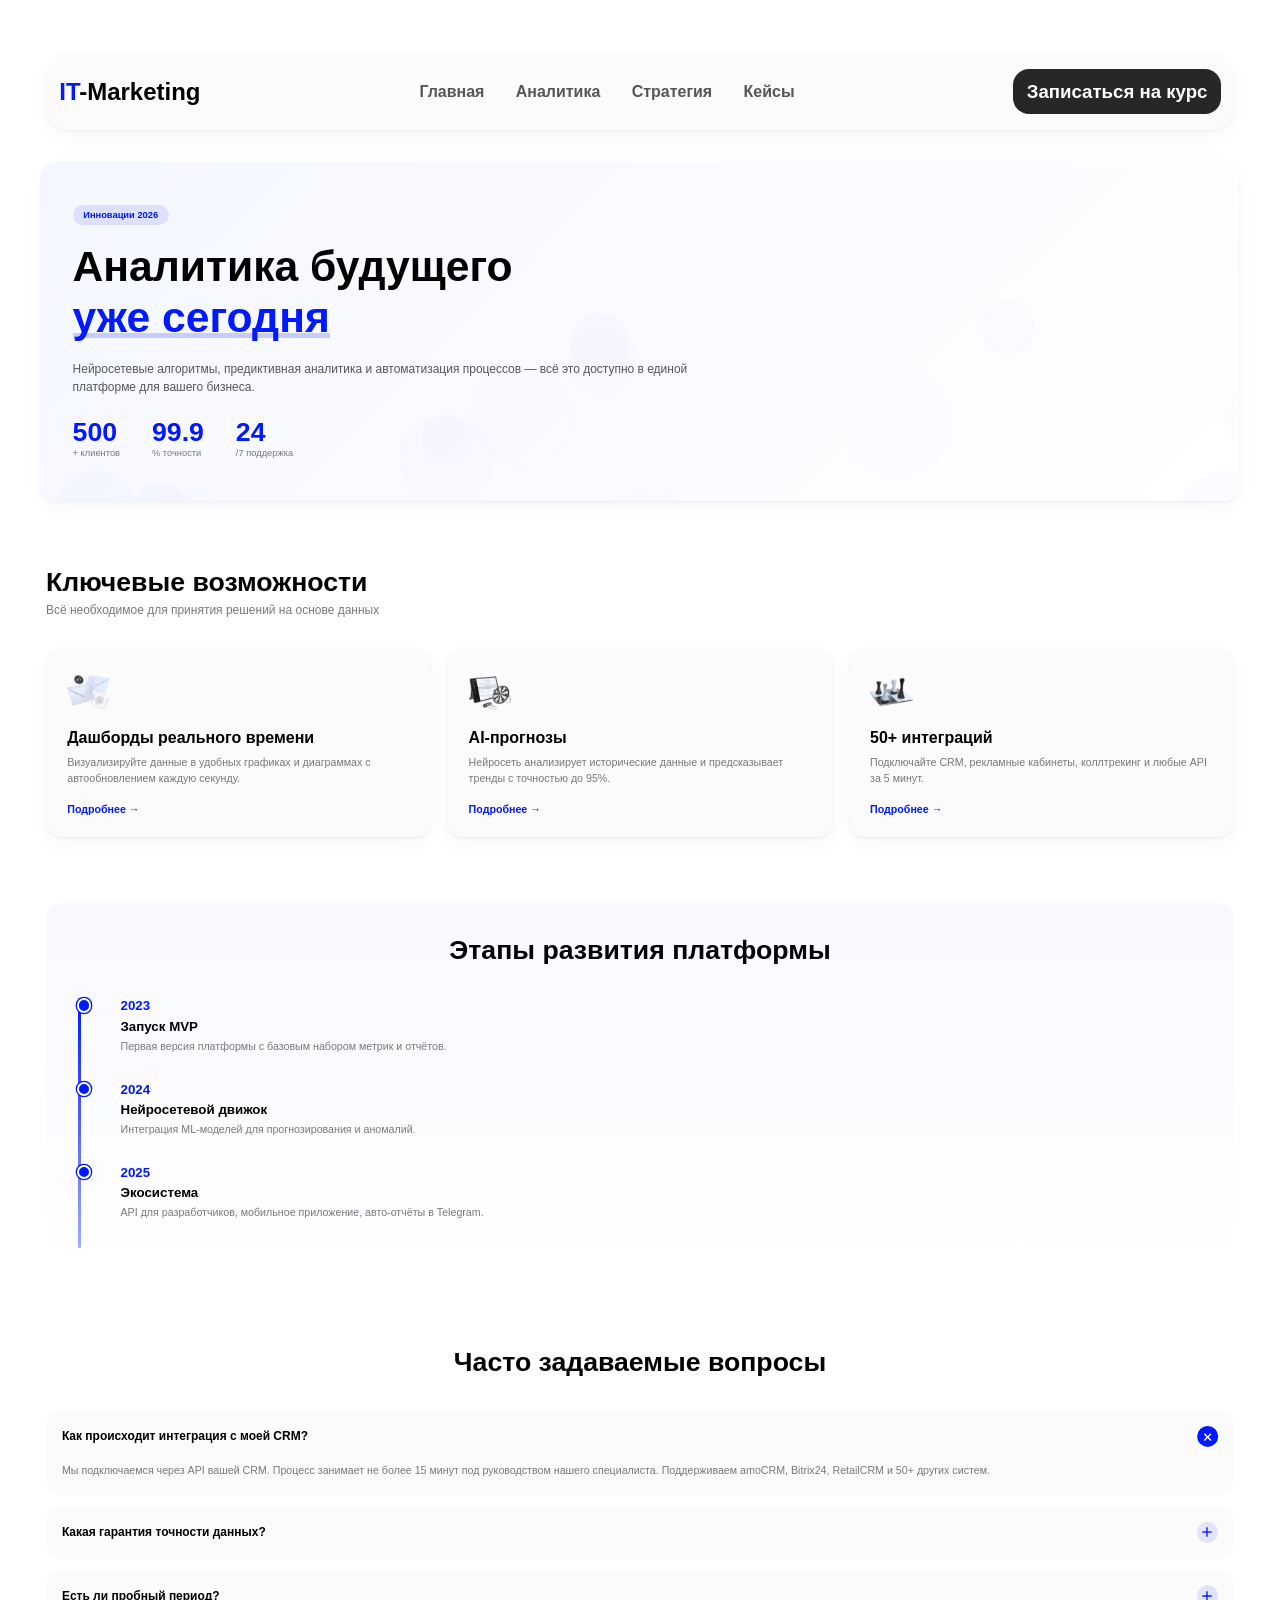
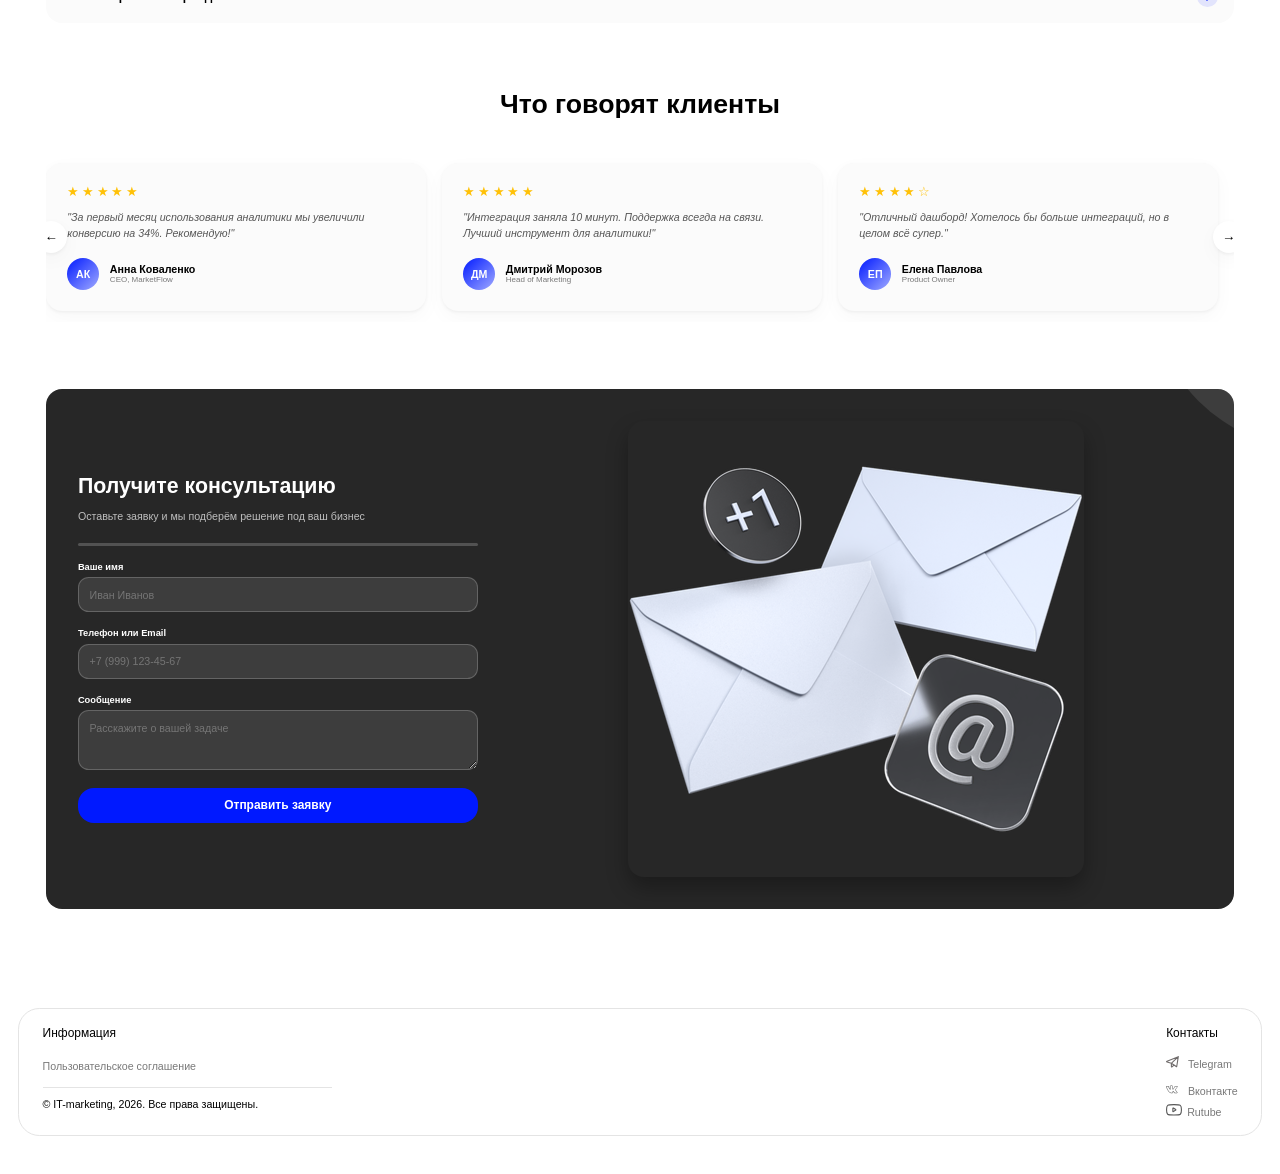
==== commit 2084d801: "изменения" ====
--- a/index2.html
+++ b/index2.html
@@ -33,211 +33,98 @@
 
 
 
-<!-- БЛОК 1: Hero с анимированным фоном -->
 <div class="block1-enhanced">
-    <div class="floating-elements" id="floatingElements"></div>
-    <div class="hero-enhanced__content">
-        <div class="hero-enhanced__badge">
-            <span> Инновации 2026</span>
-        </div>
-        <h1 class="hero-enhanced__title">
-            Аналитика будущего <span>уже сегодня</span>
-        </h1>
-        <p class="hero-enhanced__desc">
-            Нейросетевые алгоритмы, предиктивная аналитика и автоматизация процессов — 
-            всё это доступно в единой платформе для вашего бизнеса.
-        </p>
-        <div class="hero-enhanced__stats">
-            <div class="stat-enhanced">
-                <span class="stat-enhanced__number" data-target="500">0</span>
-                <span class="stat-enhanced__label">+ клиентов</span>
-            </div>
-            <div class="stat-enhanced">
-                <span class="stat-enhanced__number" data-target="99.9">0</span>
-                <span class="stat-enhanced__label">% точности</span>
-            </div>
-            <div class="stat-enhanced">
-                <span class="stat-enhanced__number" data-target="24">0</span>
-                <span class="stat-enhanced__label">/7 поддержка</span>
+        <div class="floating-elements" id="floatingElements"></div>
+        <div class="hero-enhanced__content">
+            <div class="hero-enhanced__badge"><span>Инновации 2026</span></div>
+            <h1 class="hero-enhanced__title">Аналитика будущего <span>уже сегодня</span></h1>
+            <p class="hero-enhanced__desc">Нейросетевые алгоритмы, предиктивная аналитика и автоматизация процессов — всё это доступно в единой платформе для вашего бизнеса.</p>
+            <div class="hero-enhanced__stats">
+                <div class="stat-enhanced"><span class="stat-enhanced__number" data-target="500">0</span><span class="stat-enhanced__label">+ клиентов</span></div>
+                <div class="stat-enhanced"><span class="stat-enhanced__number" data-target="99.9">0</span><span class="stat-enhanced__label">% точности</span></div>
+                <div class="stat-enhanced"><span class="stat-enhanced__number" data-target="24">0</span><span class="stat-enhanced__label">/7 поддержка</span></div>
             </div>
         </div>
     </div>
-</div>
 
-<!-- БЛОК 2: 3D карточки с эффектом наклона -->
-<div class="block2-advanced">
-    <h2>Ключевые возможности</h2>
-    <p>Всё необходимое для принятия решений на основе данных</p>
-    <div class="cards-3d" id="cards3dContainer">
-        <div class="card-3d" data-tilt>
-            <div class="card-3d__icon">📊</div>
-            <div class="card-3d__title">Дашборды реального времени</div>
-            <div class="card-3d__desc">Визуализируйте данные в удобных графиках и диаграммах с автообновлением каждую секунду.</div>
-            <a href="#" class="card-3d__link">Подробнее →</a>
-        </div>
-        <div class="card-3d" data-tilt>
-            <div class="card-3d__icon">🤖</div>
-            <div class="card-3d__title">AI-прогнозы</div>
-            <div class="card-3d__desc">Нейросеть анализирует исторические данные и предсказывает тренды с точностью до 95%.</div>
-            <a href="#" class="card-3d__link">Подробнее →</a>
-        </div>
-        <div class="card-3d" data-tilt>
-            <div class="card-3d__icon">🔗</div>
-            <div class="card-3d__title">50+ интеграций</div>
-            <div class="card-3d__desc">Подключайте CRM, рекламные кабинеты, коллтрекинг и любые API за 5 минут.</div>
-            <a href="#" class="card-3d__link">Подробнее →</a>
-        </div>
-    </div>
-</div>
-
-<!-- БЛОК 3: Таймлайн развития -->
-<div class="block3-timeline">
-    <h2>Этапы развития платформы</h2>
-    <div class="timeline">
-        <div class="timeline-item">
-            <div class="timeline-item__year">2023</div>
-            <div class="timeline-item__title">Запуск MVP</div>
-            <div class="timeline-item__desc">Первая версия платформы с базовым набором метрик и отчётов.</div>
-        </div>
-        <div class="timeline-item">
-            <div class="timeline-item__year">2024</div>
-            <div class="timeline-item__title">Нейросетевой движок</div>
-            <div class="timeline-item__desc">Интеграция ML-моделей для прогнозирования и аномалий.</div>
-        </div>
-        <div class="timeline-item">
-            <div class="timeline-item__year">2025</div>
-            <div class="timeline-item__title">Экосистема</div>
-            <div class="timeline-item__desc">API для разработчиков, мобильное приложение, авто-отчёты в Telegram.</div>
-        </div>
-    </div>
-</div>
-
-<!-- БЛОК 4: FAQ Аккордеон -->
-<div class="block4-faq">
-    <h2>Часто задаваемые вопросы</h2>
-    <div class="faq-grid">
-        <div class="faq-item">
-            <div class="faq-question">
-                <h3>Как происходит интеграция с моей CRM?</h3>
-                <div class="faq-icon">
-                    <svg width="16" height="16" viewBox="0 0 24 24" fill="none" stroke="#0019FF" stroke-width="2">
-                        <line x1="12" y1="5" x2="12" y2="19"></line>
-                        <line x1="5" y1="12" x2="19" y2="12"></line>
-                    </svg>
-                </div>
+    <!-- БЛОК 2: 3D карточки с новыми иконками -->
+    <div class="block2-advanced">
+        <h2>Ключевые возможности</h2>
+        <p>Всё необходимое для принятия решений на основе данных</p>
+        <div class="cards-3d" id="cards3dContainer">
+            <div class="card-3d" data-tilt>
+                <img src="./src/img/11.png" alt="AI Dashboards illustration">
+                <div class="card-3d__title">Дашборды реального времени</div>
+                <div class="card-3d__desc">Визуализируйте данные в удобных графиках и диаграммах с автообновлением каждую секунду.</div>
+                <a href="#" class="card-3d__link">Подробнее →</a>
             </div>
-            <div class="faq-answer">
-                <p>Мы подключаемся через API вашей CRM. Процесс занимает не более 15 минут под руководством нашего специалиста. Поддерживаем amoCRM, Bitrix24, RetailCRM и 50+ других систем.</p>
+            <div class="card-3d" data-tilt>
+                <img src="./src/img/12.png" alt="AI Dashboards illustration">
+                <div class="card-3d__title">AI-прогнозы</div>
+                <div class="card-3d__desc">Нейросеть анализирует исторические данные и предсказывает тренды с точностью до 95%.</div>
+                <a href="#" class="card-3d__link">Подробнее →</a>
             </div>
-        </div>
-        <div class="faq-item">
-            <div class="faq-question">
-                <h3>Какая гарантия точности данных?</h3>
-                <div class="faq-icon">
-                    <svg width="16" height="16" viewBox="0 0 24 24" fill="none" stroke="#0019FF" stroke-width="2">
-                        <line x1="12" y1="5" x2="12" y2="19"></line>
-                        <line x1="5" y1="12" x2="19" y2="12"></line>
-                    </svg>
-                </div>
-            </div>
-            <div class="faq-answer">
-                <p>Мы используем трехуровневую систему верификации данных. Каждый отчёт проходит автоматическую проверку на выбросы и аномалии. Гарантируем точность 99.9%.</p>
-            </div>
-        </div>
-        <div class="faq-item">
-            <div class="faq-question">
-                <h3>Есть ли пробный период?</h3>
-                <div class="faq-icon">
-                    <svg width="16" height="16" viewBox="0 0 24 24" fill="none" stroke="#0019FF" stroke-width="2">
-                        <line x1="12" y1="5" x2="12" y2="19"></line>
-                        <line x1="5" y1="12" x2="19" y2="12"></line>
-                    </svg>
-                </div>
-            </div>
-            <div class="faq-answer">
-                <p>Да, мы предоставляем 14 дней бесплатного доступа ко всем функциям платформы. Вам не нужна банковская карта для начала.</p>
+            <div class="card-3d" data-tilt>
+                <img src="./src/img/15.png" alt="AI Dashboards illustration">
+                <div class="card-3d__title">50+ интеграций</div>
+                <div class="card-3d__desc">Подключайте CRM, рекламные кабинеты, коллтрекинг и любые API за 5 минут.</div>
+                <a href="#" class="card-3d__link">Подробнее →</a>
             </div>
         </div>
     </div>
-</div>
 
-<!-- БЛОК 5: Карусель отзывов -->
-<div class="block5-testimonials">
-    <h2>Что говорят клиенты</h2>
-    <div class="testimonials-slider">
-        <button class="slider-btn slider-prev" id="prevTestimonial">←</button>
-        <div class="testimonials-track" id="testimonialsTrack">
-            <div class="testimonial-card">
-                <div class="testimonial__rating">
-                    <span>★</span><span>★</span><span>★</span><span>★</span><span>★</span>
-                </div>
-                <div class="testimonial__text">"За первый месяц использования аналитики мы увеличили конверсию на 34%. Рекомендую!"</div>
-                <div class="testimonial__author">
-                    <div class="testimonial__avatar">АК</div>
-                    <div>
-                        <div class="testimonial__name">Анна Коваленко</div>
-                        <div class="testimonial__role">CEO, MarketFlow</div>
-                    </div>
-                </div>
+    <!-- БЛОК 3: Таймлайн развития -->
+    <div class="block3-timeline">
+        <h2>Этапы развития платформы</h2>
+        <div class="timeline">
+            <div class="timeline-item"><div class="timeline-item__year">2023</div><div class="timeline-item__title">Запуск MVP</div><div class="timeline-item__desc">Первая версия платформы с базовым набором метрик и отчётов.</div></div>
+            <div class="timeline-item"><div class="timeline-item__year">2024</div><div class="timeline-item__title">Нейросетевой движок</div><div class="timeline-item__desc">Интеграция ML-моделей для прогнозирования и аномалий.</div></div>
+            <div class="timeline-item"><div class="timeline-item__year">2025</div><div class="timeline-item__title">Экосистема</div><div class="timeline-item__desc">API для разработчиков, мобильное приложение, авто-отчёты в Telegram.</div></div>
+        </div>
+    </div>
+
+    <!-- БЛОК 4: FAQ Аккордеон -->
+    <div class="block4-faq">
+        <h2>Часто задаваемые вопросы</h2>
+        <div class="faq-grid">
+            <div class="faq-item"><div class="faq-question"><h3>Как происходит интеграция с моей CRM?</h3><div class="faq-icon"><svg width="16" height="16" viewBox="0 0 24 24" fill="none" stroke="#0019FF" stroke-width="2"><line x1="12" y1="5" x2="12" y2="19"></line><line x1="5" y1="12" x2="19" y2="12"></line></svg></div></div><div class="faq-answer"><p>Мы подключаемся через API вашей CRM. Процесс занимает не более 15 минут под руководством нашего специалиста. Поддерживаем amoCRM, Bitrix24, RetailCRM и 50+ других систем.</p></div></div>
+            <div class="faq-item"><div class="faq-question"><h3>Какая гарантия точности данных?</h3><div class="faq-icon"><svg width="16" height="16" viewBox="0 0 24 24" fill="none" stroke="#0019FF" stroke-width="2"><line x1="12" y1="5" x2="12" y2="19"></line><line x1="5" y1="12" x2="19" y2="12"></line></svg></div></div><div class="faq-answer"><p>Мы используем трехуровневую систему верификации данных. Каждый отчёт проходит автоматическую проверку на выбросы и аномалии. Гарантируем точность 99.9%.</p></div></div>
+            <div class="faq-item"><div class="faq-question"><h3>Есть ли пробный период?</h3><div class="faq-icon"><svg width="16" height="16" viewBox="0 0 24 24" fill="none" stroke="#0019FF" stroke-width="2"><line x1="12" y1="5" x2="12" y2="19"></line><line x1="5" y1="12" x2="19" y2="12"></line></svg></div></div><div class="faq-answer"><p>Да, мы предоставляем 14 дней бесплатного доступа ко всем функциям платформы. Вам не нужна банковская карта для начала.</p></div></div>
+        </div>
+    </div>
+
+    <!-- БЛОК 5: Карусель отзывов -->
+    <div class="block5-testimonials">
+        <h2>Что говорят клиенты</h2>
+        <div class="testimonials-slider">
+            <button class="slider-btn slider-prev" id="prevTestimonial">←</button>
+            <div class="testimonials-track" id="testimonialsTrack">
+                <div class="testimonial-card"><div class="testimonial__rating"><span>★</span><span>★</span><span>★</span><span>★</span><span>★</span></div><div class="testimonial__text">"За первый месяц использования аналитики мы увеличили конверсию на 34%. Рекомендую!"</div><div class="testimonial__author"><div class="testimonial__avatar">АК</div><div><div class="testimonial__name">Анна Коваленко</div><div class="testimonial__role">CEO, MarketFlow</div></div></div></div>
+                <div class="testimonial-card"><div class="testimonial__rating"><span>★</span><span>★</span><span>★</span><span>★</span><span>★</span></div><div class="testimonial__text">"Интеграция заняла 10 минут. Поддержка всегда на связи. Лучший инструмент для аналитики!"</div><div class="testimonial__author"><div class="testimonial__avatar">ДМ</div><div><div class="testimonial__name">Дмитрий Морозов</div><div class="testimonial__role">Head of Marketing</div></div></div></div>
+                <div class="testimonial-card"><div class="testimonial__rating"><span>★</span><span>★</span><span>★</span><span>★</span><span>☆</span></div><div class="testimonial__text">"Отличный дашборд! Хотелось бы больше интеграций, но в целом всё супер."</div><div class="testimonial__author"><div class="testimonial__avatar">ЕП</div><div><div class="testimonial__name">Елена Павлова</div><div class="testimonial__role">Product Owner</div></div></div></div>
             </div>
-            <div class="testimonial-card">
-                <div class="testimonial__rating">
-                    <span>★</span><span>★</span><span>★</span><span>★</span><span>★</span>
-                </div>
-                <div class="testimonial__text">"Интеграция заняла 10 минут. Поддержка всегда на связи. Лучший инструмент для аналитики!"</div>
-                <div class="testimonial__author">
-                    <div class="testimonial__avatar">ДМ</div>
-                    <div>
-                        <div class="testimonial__name">Дмитрий Морозов</div>
-                        <div class="testimonial__role">Head of Marketing</div>
-                    </div>
-                </div>
-            </div>
-            <div class="testimonial-card">
-                <div class="testimonial__rating">
-                    <span>★</span><span>★</span><span>★</span><span>★</span><span>☆</span>
-                </div>
-                <div class="testimonial__text">"Отличный дашборд! Хотелось бы больше интеграций, но в целом всё супер."</div>
-                <div class="testimonial__author">
-                    <div class="testimonial__avatar">ЕП</div>
-                    <div>
-                        <div class="testimonial__name">Елена Павлова</div>
-                        <div class="testimonial__role">Product Owner</div>
-                    </div>
-                </div>
-            </div>
+            <button class="slider-btn slider-next" id="nextTestimonial">→</button>
         </div>
-        <button class="slider-btn slider-next" id="nextTestimonial">→</button>
     </div>
-</div>
 
-<!-- БЛОК 6: Форма с прогресс-баром -->
-<div class="block6-form">
-    <div class="form-enhanced">
-        <h2>Получите консультацию</h2>
-        <p>Оставьте заявку и мы подберём решение под ваш бизнес</p>
-        <div class="progress-bar">
-            <div class="progress-fill" id="progressFill"></div>
+    <!-- БЛОК 6: Форма с прогресс-баром + картинка справа (форма сдвинута влево) -->
+    <div class="block6-form">
+        <div class="form-enhanced">
+            <h2>Получите консультацию</h2>
+            <p>Оставьте заявку и мы подберём решение под ваш бизнес</p>
+            <div class="progress-bar"><div class="progress-fill" id="progressFill"></div></div>
+            <form id="consultForm">
+                <div class="form-group"><label>Ваше имя</label><input type="text" id="name" placeholder="Иван Иванов"><div class="error-message" id="nameError">Введите имя</div></div>
+                <div class="form-group"><label>Телефон или Email</label><input type="text" id="contact" placeholder="+7 (999) 123-45-67"><div class="error-message" id="contactError">Введите корректный контакт</div></div>
+                <div class="form-group"><label>Сообщение</label><textarea rows="3" id="message" placeholder="Расскажите о вашей задаче"></textarea></div>
+                <button type="submit" class="submit-btn">Отправить заявку</button>
+            </form>
         </div>
-        <form id="consultForm">
-            <div class="form-group">
-                <label>Ваше имя</label>
-                <input type="text" id="name" placeholder="Иван Иванов">
-                <div class="error-message" id="nameError">Введите имя</div>
-            </div>
-            <div class="form-group">
-                <label>Телефон или Email</label>
-                <input type="text" id="contact" placeholder="+7 (999) 123-45-67">
-                <div class="error-message" id="contactError">Введите корректный контакт</div>
-            </div>
-            <div class="form-group">
-                <label>Сообщение</label>
-                <textarea rows="3" id="message" placeholder="Расскажите о вашей задаче"></textarea>
-            </div>
-            <button type="submit" class="submit-btn">Отправить заявку</button>
-        </form>
+        <div class="form-image">
+            <img src="./src/img/11.png" alt="AI Dashboards illustration">
+        </div>
     </div>
-</div>
+
 
 
 
--- a/style2.css
+++ b/style2.css
@@ -20,9 +20,9 @@
   --activeBtn-color: #000000;
   --border-r: 1.5625rem;
   --FS-p: 1.5rem;
-  --FS-h1: 3rem;
+  --FS-h1: 5rem;
   --body-bg: #fff;
-  --bg-shadow: 0 0 0.75rem #3a3a3a44;
+  --bg-shadow: 20 20 4.4rem #00000044;
 }
 
 /* Скроллбар */
@@ -96,7 +96,7 @@
 header nav a {
   position: relative;
   text-decoration: none;
-  font-size: var(--FS-p);
+  font-size: 1.5rem;
   color: #565656;
   font-weight: 600;
   transition: 300ms ease;
@@ -746,682 +746,732 @@
 
 
 
-.block1-enhanced {
-  width: 112.4375rem;
-  margin-bottom: 10.25rem;
-margin-top: 10.8125rem;
-  position: relative;
-  overflow: hidden;
-  border-radius: var(--border-r);
-  background: linear-gradient(135deg, #f5f7ff 0%, #ffffff 100%);
-  padding: 4rem 3rem;
-  box-shadow: var(--bg-shadow);
-}
-
-.floating-elements {
-  position: absolute;
-  top: 0;
-  left: 0;
-  width: 100%;
-  height: 100%;
-  overflow: hidden;
-  z-index: 0;
-}
-
-.float-item {
-  position: absolute;
-  background: rgba(0, 25, 255, 0.05);
-  border-radius: 50%;
-  animation: float 20s infinite ease-in-out;
-}
-
-@keyframes float {
-  0%, 100% { transform: translateY(0) rotate(0deg); }
-  50% { transform: translateY(-20px) rotate(180deg); }
-}
-
-.hero-enhanced__content {
-  position: relative;
-  z-index: 1;
-  max-width: 60%;
-}
-
-.hero-enhanced__badge {
-  display: inline-block;
-  padding: 0.5rem 1rem;
-  background: rgba(0, 25, 255, 0.1);
-  border-radius: 2rem;
-  font-size: 0.875rem;
-  font-weight: 600;
-  color: var(--primary-color);
-  margin-bottom: 1.5rem;
-  backdrop-filter: blur(4px);
-}
-
-.hero-enhanced__title {
-  font-size: var(--FS-h1);
-  font-weight: 700;
-  line-height: 1.2;
-  margin-bottom: 1.5rem;
-}
-
-.hero-enhanced__title span {
-  color: var(--primary-color);
-  position: relative;
-  display: inline-block;
-}
-
-.hero-enhanced__title span::after {
-  content: '';
-  position: absolute;
-  bottom: 0.5rem;
-  left: 0;
-  width: 100%;
-  height: 0.5rem;
-  background: rgba(0, 25, 255, 0.2);
-  z-index: -1;
-}
-
-.hero-enhanced__desc {
-  font-size: var(--FS-p);
-  color: #565656;
-  line-height: 1.5;
-  margin-bottom: 2rem;
-}
-
-.hero-enhanced__stats {
-  display: flex;
-  gap: 3rem;
-  flex-wrap: wrap;
-}
-
-.stat-enhanced {
-  display: flex;
-  flex-direction: column;
-}
-
-.stat-enhanced__number {
-  font-size: 2.5rem;
-  font-weight: 700;
-  color: var(--primary-color);
-}
-
-.stat-enhanced__label {
-  font-size: 0.875rem;
-  color: #797979;
-}
-
-/* Блок 2: Интерактивные карточки с 3D-эффектом */
-.block2-advanced {
-  width: 111.4375rem;
-  margin-bottom: 6.25rem;
-}
-
-.block2-advanced h2 {
-  font-size: 2.5rem;
-  font-weight: 700;
-  margin-bottom: 0.5rem;
-}
-
-.block2-advanced > p {
-  font-size: 1.125rem;
-  color: #797979;
-  margin-bottom: 3rem;
-}
-
-.cards-3d {
-  display: grid;
-  grid-template-columns: repeat(3, 1fr);
-  gap: 1.5rem;
-}
-
-.card-3d {
-  background: #fbfbfb;
-  border-radius: var(--border-r);
-  padding: 2rem;
-  transition: all 0.4s cubic-bezier(0.2, 0.9, 0.4, 1.1);
-  cursor: pointer;
-  position: relative;
-  overflow: hidden;
-  box-shadow: var(--bg-shadow);
-}
-
-.card-3d::before {
-  content: '';
-  position: absolute;
-  top: 0;
-  left: -100%;
-  width: 100%;
-  height: 100%;
-  background: linear-gradient(90deg, transparent, rgba(0, 25, 255, 0.05), transparent);
-  transition: left 0.6s ease;
-}
-
-.card-3d:hover::before {
-  left: 100%;
-}
-
-.card-3d:hover {
-  transform: translateY(-0.5rem) scale(1.02);
-  box-shadow: 0 1.5rem 2rem rgba(0, 0, 0, 0.1);
-}
-
-.card-3d__icon {
-  width: 4rem;
-  height: 4rem;
-  background: rgba(0, 25, 255, 0.1);
-  border-radius: 1rem;
-  display: flex;
-  align-items: center;
-  justify-content: center;
-  font-size: 2rem;
-  margin-bottom: 1.5rem;
-  transition: transform 0.3s ease;
-}
-
-.card-3d:hover .card-3d__icon {
-  transform: scale(1.1) rotate(5deg);
-}
-
-.card-3d__title {
-  font-size: 1.5rem;
-  font-weight: 700;
-  margin-bottom: 0.75rem;
-}
-
-.card-3d__desc {
-  font-size: 1rem;
-  color: #797979;
-  line-height: 1.5;
-  margin-bottom: 1.5rem;
-}
-
-.card-3d__link {
-  color: var(--primary-color);
-  text-decoration: none;
-  font-weight: 600;
-  display: inline-flex;
-  align-items: center;
-  gap: 0.5rem;
-  transition: gap 0.3s ease;
-}
-
-.card-3d__link:hover {
-  gap: 0.75rem;
-}
-
-/* Блок 3: Таймлайн с анимацией появления */
-.block3-timeline {
-  width: 111.4375rem;
-  margin-bottom: 6.25rem;
-  padding: 3rem;
-  background: linear-gradient(180deg, #f8f9ff 0%, #ffffff 100%);
-  border-radius: var(--border-r);
-}
-
-.block3-timeline h2 {
-  font-size: 2.5rem;
-  font-weight: 700;
-  text-align: center;
-  margin-bottom: 3rem;
-}
-
-.timeline {
-  position: relative;
-  padding-left: 2rem;
-}
-
-.timeline::before {
-  content: '';
-  position: absolute;
-  left: 0;
-  top: 0;
-  bottom: 0;
-  width: 0.25rem;
-  background: linear-gradient(180deg, var(--primary-color), #a0aaff);
-  border-radius: 0.25rem;
-}
-
-.timeline-item {
-  position: relative;
-  padding-bottom: 2.5rem;
-  padding-left: 2rem;
-  opacity: 0;
-  transform: translateX(-20px);
-  transition: all 0.5s ease;
-}
-
-.timeline-item.visible {
-  opacity: 1;
-  transform: translateX(0);
-}
-
-.timeline-item::before {
-  content: '';
-  position: absolute;
-  left: -2.125rem;
-  top: 0;
-  width: 1rem;
-  height: 1rem;
-  background: var(--primary-color);
-  border-radius: 50%;
-  border: 0.25rem solid #fff;
-  box-shadow: 0 0 0 0.125rem var(--primary-color);
-}
-
-.timeline-item__year {
-  font-size: 1.25rem;
-  font-weight: 700;
-  color: var(--primary-color);
-  margin-bottom: 0.5rem;
-}
-
-.timeline-item__title {
-  font-size: 1.25rem;
-  font-weight: 600;
-  margin-bottom: 0.5rem;
-}
-
-.timeline-item__desc {
-  font-size: 1rem;
-  color: #797979;
-  line-height: 1.5;
-}
-
-/* Блок 4: Аккордеон FAQ с анимацией */
-.block4-faq {
-  width: 111.4375rem;
-  margin-bottom: 6.25rem;
-}
-
-.block4-faq h2 {
-  font-size: 2.5rem;
-  font-weight: 700;
-  text-align: center;
-  margin-bottom: 3rem;
-}
-
-.faq-grid {
-  display: flex;
-  flex-direction: column;
-  gap: 1rem;
-}
-
-.faq-item {
-  background: #fbfbfb;
-  border-radius: 1.5rem;
-  overflow: hidden;
-  transition: all 0.3s ease;
-}
-
-.faq-question {
-  display: flex;
-  justify-content: space-between;
-  align-items: center;
-  padding: 1.5rem;
-  cursor: pointer;
-  transition: background 0.3s ease;
-}
-
-.faq-question:hover {
-  background: rgba(0, 25, 255, 0.03);
-}
-
-.faq-question h3 {
-  font-size: 1.125rem;
-  font-weight: 600;
-}
-
-.faq-icon {
-  width: 2rem;
-  height: 2rem;
-  background: rgba(0, 25, 255, 0.1);
-  border-radius: 50%;
-  display: flex;
-  align-items: center;
-  justify-content: center;
-  transition: transform 0.3s ease;
-}
-
-.faq-item.active .faq-icon {
-  transform: rotate(45deg);
-  background: var(--primary-color);
-}
-
-.faq-item.active .faq-icon svg {
-  stroke: white;
-}
-
-.faq-answer {
-  max-height: 0;
-  padding: 0 1.5rem;
-  overflow: hidden;
-  transition: all 0.4s ease;
-}
-
-.faq-item.active .faq-answer {
-  max-height: 12.5rem;
-  padding: 0 1.5rem 1.5rem 1.5rem;
-}
-
-.faq-answer p {
-  font-size: 1rem;
-  color: #797979;
-  line-height: 1.5;
-}
-
-/* Блок 5: Карусель отзывов */
-.block5-testimonials {
-  width: 111.4375rem;
-  margin-bottom: 6.25rem;
-  position: relative;
-}
-
-.block5-testimonials h2 {
-  font-size: 2.5rem;
-  font-weight: 700;
-  text-align: center;
-  margin-bottom: 3rem;
-}
-
-.testimonials-slider {
-  position: relative;
-  overflow: hidden;
-  padding: 1rem 0;
-}
-
-.testimonials-track {
-  display: flex;
-  transition: transform 0.5s ease;
-  gap: 1.5rem;
-}
-
-.testimonial-card {
-  flex: 0 0 calc(33.333% - 1rem);
-  background: #fbfbfb;
-  border-radius: var(--border-r);
-  padding: 2rem;
-  box-shadow: var(--bg-shadow);
-  transition: all 0.3s ease;
-}
-
-.testimonial-card:hover {
-  transform: translateY(-0.25rem);
-  box-shadow: 0 1rem 1.5rem rgba(0, 0, 0, 0.1);
-}
-
-.testimonial__rating {
-  display: flex;
-  gap: 0.25rem;
-  margin-bottom: 1rem;
-}
-
-.testimonial__rating span {
-  color: #ffc107;
-  font-size: 1.25rem;
-}
-
-.testimonial__text {
-  font-size: 1rem;
-  line-height: 1.5;
-  color: #565656;
-  margin-bottom: 1.5rem;
-  font-style: italic;
-}
-
-.testimonial__author {
-  display: flex;
-  align-items: center;
-  gap: 1rem;
-}
-
-.testimonial__avatar {
-  width: 3rem;
-  height: 3rem;
-  background: linear-gradient(135deg, var(--primary-color), #a0aaff);
-  border-radius: 50%;
-  display: flex;
-  align-items: center;
-  justify-content: center;
-  color: white;
-  font-weight: 700;
-}
-
-.testimonial__name {
-  font-weight: 600;
-  font-size: 1rem;
-}
-
-.testimonial__role {
-  font-size: 0.75rem;
-  color: #797979;
-}
-
-.slider-btn {
-  position: absolute;
-  top: 50%;
-  transform: translateY(-50%);
-  width: 3rem;
-  height: 3rem;
-  background: white;
-  border: none;
-  border-radius: 50%;
-  box-shadow: var(--bg-shadow);
-  cursor: pointer;
-  display: flex;
-  align-items: center;
-  justify-content: center;
-  transition: all 0.3s ease;
-  z-index: 10;
-}
-
-.slider-btn:hover {
-  background: var(--primary-color);
-  color: white;
-}
-
-.slider-prev {
-  left: -1rem;
-}
-
-.slider-next {
-  right: -1rem;
-}
-
-/* Блок 6: Форма с прогресс-баром и валидацией */
-.block6-form {
-  width: 111.4375rem;
-  margin-bottom: 6.25rem;
-  padding: 3rem;
-  background: #000000;
-  border-radius: var(--border-r);
-  position: relative;
-  overflow: hidden;
-}
-
-.block6-form::before {
-  content: '';
-  position: absolute;
-  top: -50%;
-  right: -20%;
-  width: 30rem;
-  height: 30rem;
-  background: rgba(255, 255, 255, 0.1);
-  border-radius: 50%;
-  pointer-events: none;
-}
-
-.form-enhanced {
-  position: relative;
-  z-index: 1;
-  max-width: 37.5rem;
-  margin: 0 auto;
-}
-
-.form-enhanced h2 {
-  font-size: 2rem;
-  font-weight: 700;
-  color: white;
-  text-align: center;
-  margin-bottom: 1rem;
-}
-
-.form-enhanced > p {
-  font-size: 1rem;
-  color: rgba(255, 255, 255, 0.7);
-  text-align: center;
-  margin-bottom: 2rem;
-}
-
-.form-group {
-  margin-bottom: 1.5rem;
-}
-
-.form-group label {
-  display: block;
-  font-size: 0.875rem;
-  font-weight: 600;
-  color: white;
-  margin-bottom: 0.5rem;
-}
-
-.form-group input,
-.form-group textarea {
-  width: 100%;
-  padding: 1rem;
-  background: rgba(255, 255, 255, 0.1);
-  border: 0.0625rem solid rgba(255, 255, 255, 0.2);
-  border-radius: 1rem;
-  color: white;
-  font-size: 1rem;
-  transition: all 0.3s ease;
-}
-
-.form-group input:focus,
-.form-group textarea:focus {
-  outline: none;
-  border-color: var(--primary-color);
-  background: rgba(255, 255, 255, 0.15);
-}
-
-.form-group input.error,
-.form-group textarea.error {
-  border-color: #ff3b30;
-}
-
-.error-message {
-  font-size: 0.75rem;
-  color: #ff3b30;
-  margin-top: 0.25rem;
-  display: none;
-}
-
-.progress-bar {
-  width: 100%;
-  height: 0.25rem;
-  background: rgba(255, 255, 255, 0.2);
-  border-radius: 0.25rem;
-  margin: 1.5rem 0;
-  overflow: hidden;
-}
-
-.progress-fill {
-  width: 0%;
-  height: 100%;
-  background: linear-gradient(90deg, var(--primary-color), #a0aaff);
-  border-radius: 0.25rem;
-  transition: width 0.3s ease;
-}
-
-.submit-btn {
-  width: 100%;
-  padding: 1rem;
-  background: var(--primary-color);
-  border: none;
-  border-radius: var(--border-r);
-  color: white;
-  font-size: 1.125rem;
-  font-weight: 600;
-  cursor: pointer;
-  transition: all 0.3s ease;
-}
-
-.submit-btn:hover {
-  background: #0020cc;
-  transform: translateY(-0.125rem);
-}
-
-.submit-btn:active {
-  transform: translateY(0);
-}
-
-/* ========== АДАПТИВЫ ДЛЯ НОВЫХ БЛОКОВ ========== */
-
-@media (max-width: 64rem) {
-  .block1-enhanced,
-  .block2-advanced,
-  .block3-timeline,
-  .block4-faq,
-  .block5-testimonials,
-  .block6-form {
-    width: 100%;
-  }
-
-  .hero-enhanced__content {
-    max-width: 100%;
-  }
-
-  .cards-3d {
-    grid-template-columns: repeat(2, 1fr);
-  }
-
-  .testimonial-card {
-    flex: 0 0 calc(50% - 0.75rem);
-  }
-
-  .timeline {
-    padding-left: 1.5rem;
-  }
-}
-
-@media (max-width: 46.75rem) {
-  .cards-3d {
-    grid-template-columns: 1fr;
-  }
-
-  .testimonial-card {
-    flex: 0 0 100%;
-  }
-
-  .hero-enhanced__stats {
-    flex-direction: column;
-    gap: 1rem;
-  }
-
-  .stat-enhanced {
-    flex-direction: row;
-    justify-content: space-between;
-    align-items: center;
-  }
-
-  .block3-timeline,
-  .block6-form {
-    padding: 1.5rem;
-  }
-
-  .faq-question h3 {
-    font-size: 1rem;
-  }
-
-  .form-enhanced h2 {
-    font-size: 1.5rem;
-  }
-
-  .slider-prev {
-    left: 0;
-  }
-
-  .slider-next {
-    right: 0;
-  }
-}+ * {
+            margin: 0;
+            padding: 0;
+            box-sizing: border-box;
+        }
+
+        body {
+            font-family: system-ui, 'Segoe UI', 'Inter', -apple-system, BlinkMacSystemFont, 'Roboto', sans-serif;
+            background-color: #ffffff;
+            display: flex;
+            flex-direction: column;
+            align-items: center;
+            justify-content: center;
+            padding: 2rem 1rem;
+        }
+
+        :root {
+            --primary-color: #0019FF;
+            --border-r: 1.5rem;
+            --bg-shadow: 0 0.625rem 1.875rem rgba(0, 0, 0, 0.03), 0 0.125rem 0.3125rem rgba(0, 0, 0, 0.05);
+            --FS-h1: clamp(2.5rem, 5vw, 4rem);
+            --FS-p: clamp(1rem, 2vw, 1.125rem);
+        }
+
+        /* ========== БЛОК 1 HERO ========== */
+        .block1-enhanced {
+            width: 100%;
+            max-width: 112.4375rem;
+            margin-bottom: 6.25rem;
+            margin-top: 3rem;
+            position: relative;
+            overflow: hidden;
+            border-radius: var(--border-r);
+            background: linear-gradient(135deg, #f5f7ff 0%, #ffffff 100%);
+            padding: 4rem 3rem;
+            box-shadow: var(--bg-shadow);
+        }
+
+        .floating-elements {
+            position: absolute;
+            top: 0;
+            left: 0;
+            width: 100%;
+            height: 100%;
+            overflow: hidden;
+            z-index: 0;
+        }
+
+        .float-item {
+            position: absolute;
+            background: rgba(0, 25, 255, 0.05);
+            border-radius: 50%;
+            animation: float 20s infinite ease-in-out;
+        }
+
+        @keyframes float {
+            0%, 100% { transform: translateY(0) rotate(0deg); }
+            50% { transform: translateY(-20px) rotate(180deg); }
+        }
+
+        .hero-enhanced__content {
+            position: relative;
+            z-index: 1;
+            max-width: 60%;
+        }
+
+        .hero-enhanced__badge {
+            display: inline-block;
+            padding: 0.5rem 1rem;
+            background: rgba(0, 25, 255, 0.1);
+            border-radius: 2rem;
+            font-size: 0.875rem;
+            font-weight: 600;
+            color: var(--primary-color);
+            margin-bottom: 1.5rem;
+            backdrop-filter: blur(4px);
+        }
+
+        .hero-enhanced__title {
+            font-size: var(--FS-h1);
+            font-weight: 700;
+            line-height: 1.2;
+            margin-bottom: 1.5rem;
+        }
+
+        .hero-enhanced__title span {
+            color: var(--primary-color);
+            position: relative;
+            display: inline-block;
+        }
+
+        .hero-enhanced__title span::after {
+            content: '';
+            position: absolute;
+            bottom: 0.5rem;
+            left: 0;
+            width: 100%;
+            height: 0.5rem;
+            background: rgba(0, 25, 255, 0.2);
+            z-index: -1;
+        }
+
+        .hero-enhanced__desc {
+            font-size: var(--FS-p);
+            color: #565656;
+            line-height: 1.5;
+            margin-bottom: 2rem;
+        }
+
+        .hero-enhanced__stats {
+            display: flex;
+            gap: 3rem;
+            flex-wrap: wrap;
+        }
+
+        .stat-enhanced {
+            display: flex;
+            flex-direction: column;
+        }
+
+        .stat-enhanced__number {
+            font-size: 2.5rem;
+            font-weight: 700;
+            color: var(--primary-color);
+        }
+
+        .stat-enhanced__label {
+            font-size: 0.875rem;
+            color: #797979;
+        }
+
+        /* ========== БЛОК 2: 3D карточки (иконки заменены на img) ========== */
+        .block2-advanced {
+            width: 100%;
+            max-width: 111.4375rem;
+            margin-bottom: 6.25rem;
+        }
+
+        .block2-advanced h2 {
+            font-size: 2.5rem;
+            font-weight: 700;
+            margin-bottom: 0.5rem;
+        }
+
+        .block2-advanced > p {
+            font-size: 1.125rem;
+            color: #797979;
+            margin-bottom: 3rem;
+        }
+
+        .cards-3d {
+            display: grid;
+            grid-template-columns: repeat(3, 1fr);
+            gap: 1.5rem;
+        }
+
+        .card-3d {
+            background: #fbfbfb;
+            border-radius: var(--border-r);
+            padding: 2rem;
+            transition: all 0.4s cubic-bezier(0.2, 0.9, 0.4, 1.1);
+            cursor: pointer;
+            position: relative;
+            overflow: hidden;
+            box-shadow: var(--bg-shadow);
+            display: flex;
+            flex-direction: column;
+        }
+
+        .card-3d::before {
+            content: '';
+            position: absolute;
+            top: 0;
+            left: -100%;
+            width: 100%;
+            height: 100%;
+            background: linear-gradient(90deg, transparent, rgba(0, 25, 255, 0.05), transparent);
+            transition: left 0.6s ease;
+        }
+
+        .card-3d:hover::before {
+            left: 100%;
+        }
+
+        .card-3d:hover {
+            transform: translateY(-0.5rem) scale(1.02);
+            box-shadow: 0 1.5rem 2rem rgba(0, 0, 0, 0.1);
+        }
+
+        /* Стили для изображений внутри карточек */
+        .card-3d img {
+            width: 4rem;
+            height: 4rem;
+            object-fit: contain;
+            margin-bottom: 1.5rem;
+            transition: transform 0.3s ease;
+        }
+
+        .card-3d:hover img {
+            transform: scale(1.1) rotate(5deg);
+        }
+
+        .card-3d__title {
+            font-size: 1.5rem;
+            font-weight: 700;
+            margin-bottom: 0.75rem;
+        }
+
+        .card-3d__desc {
+            font-size: 1rem;
+            color: #797979;
+            line-height: 1.5;
+            margin-bottom: 1.5rem;
+            flex-grow: 1;
+        }
+
+        .card-3d__link {
+            color: var(--primary-color);
+            text-decoration: none;
+            font-weight: 600;
+            display: inline-flex;
+            align-items: center;
+            gap: 0.5rem;
+            transition: gap 0.3s ease;
+        }
+
+        .card-3d__link:hover {
+            gap: 0.75rem;
+        }
+
+        /* ========== БЛОК 3: Таймлайн ========== */
+        .block3-timeline {
+            width: 100%;
+            max-width: 111.4375rem;
+            margin-bottom: 6.25rem;
+            padding: 3rem;
+            background: linear-gradient(180deg, #f8f9ff 0%, #ffffff 100%);
+            border-radius: var(--border-r);
+        }
+
+        .block3-timeline h2 {
+            font-size: 2.5rem;
+            font-weight: 700;
+            text-align: center;
+            margin-bottom: 3rem;
+        }
+
+        .timeline {
+            position: relative;
+            padding-left: 2rem;
+        }
+
+        .timeline::before {
+            content: '';
+            position: absolute;
+            left: 0;
+            top: 0;
+            bottom: 0;
+            width: 0.25rem;
+            background: linear-gradient(180deg, var(--primary-color), #a0aaff);
+            border-radius: 0.25rem;
+        }
+
+        .timeline-item {
+            position: relative;
+            padding-bottom: 2.5rem;
+            padding-left: 2rem;
+            opacity: 0;
+            transform: translateX(-20px);
+            transition: all 0.5s ease;
+        }
+
+        .timeline-item.visible {
+            opacity: 1;
+            transform: translateX(0);
+        }
+
+        .timeline-item::before {
+            content: '';
+            position: absolute;
+            left: -2.125rem;
+            top: 0;
+            width: 1rem;
+            height: 1rem;
+            background: var(--primary-color);
+            border-radius: 50%;
+            border: 0.25rem solid #fff;
+            box-shadow: 0 0 0 0.125rem var(--primary-color);
+        }
+
+        .timeline-item__year {
+            font-size: 1.25rem;
+            font-weight: 700;
+            color: var(--primary-color);
+            margin-bottom: 0.5rem;
+        }
+
+        .timeline-item__title {
+            font-size: 1.25rem;
+            font-weight: 600;
+            margin-bottom: 0.5rem;
+        }
+
+        .timeline-item__desc {
+            font-size: 1rem;
+            color: #797979;
+            line-height: 1.5;
+        }
+
+        /* ========== БЛОК 4: FAQ Аккордеон ========== */
+        .block4-faq {
+            width: 100%;
+            max-width: 111.4375rem;
+            margin-bottom: 6.25rem;
+        }
+
+        .block4-faq h2 {
+            font-size: 2.5rem;
+            font-weight: 700;
+            text-align: center;
+            margin-bottom: 3rem;
+        }
+
+        .faq-grid {
+            display: flex;
+            flex-direction: column;
+            gap: 1rem;
+        }
+
+        .faq-item {
+            background: #fbfbfb;
+            border-radius: 1.5rem;
+            overflow: hidden;
+            transition: all 0.3s ease;
+        }
+
+        .faq-question {
+            display: flex;
+            justify-content: space-between;
+            align-items: center;
+            padding: 1.5rem;
+            cursor: pointer;
+            transition: background 0.3s ease;
+        }
+
+        .faq-question:hover {
+            background: rgba(0, 25, 255, 0.03);
+        }
+
+        .faq-question h3 {
+            font-size: 1.125rem;
+            font-weight: 600;
+        }
+
+        .faq-icon {
+            width: 2rem;
+            height: 2rem;
+            background: rgba(0, 25, 255, 0.1);
+            border-radius: 50%;
+            display: flex;
+            align-items: center;
+            justify-content: center;
+            transition: transform 0.3s ease;
+        }
+
+        .faq-item.active .faq-icon {
+            transform: rotate(45deg);
+            background: var(--primary-color);
+        }
+
+        .faq-item.active .faq-icon svg {
+            stroke: white;
+        }
+
+        .faq-answer {
+            max-height: 0;
+            padding: 0 1.5rem;
+            overflow: hidden;
+            transition: all 0.4s ease;
+        }
+
+        .faq-item.active .faq-answer {
+            max-height: 12.5rem;
+            padding: 0 1.5rem 1.5rem 1.5rem;
+        }
+
+        .faq-answer p {
+            font-size: 1rem;
+            color: #797979;
+            line-height: 1.5;
+        }
+
+        /* ========== БЛОК 5: Карусель отзывов ========== */
+        .block5-testimonials {
+            width: 100%;
+            max-width: 111.4375rem;
+            margin-bottom: 6.25rem;
+            position: relative;
+        }
+
+        .block5-testimonials h2 {
+            font-size: 2.5rem;
+            font-weight: 700;
+            text-align: center;
+            margin-bottom: 3rem;
+        }
+
+        .testimonials-slider {
+            position: relative;
+            overflow: hidden;
+            padding: 1rem 0;
+        }
+
+        .testimonials-track {
+            display: flex;
+            transition: transform 0.5s ease;
+            gap: 1.5rem;
+        }
+
+        .testimonial-card {
+            flex: 0 0 calc(33.333% - 1rem);
+            background: #fbfbfb;
+            border-radius: var(--border-r);
+            padding: 2rem;
+            box-shadow: var(--bg-shadow);
+            transition: all 0.3s ease;
+        }
+
+        .testimonial-card:hover {
+            transform: translateY(-0.25rem);
+            box-shadow: 0 1rem 1.5rem rgba(0, 0, 0, 0.1);
+        }
+
+        .testimonial__rating {
+            display: flex;
+            gap: 0.25rem;
+            margin-bottom: 1rem;
+        }
+
+        .testimonial__rating span {
+            color: #ffc107;
+            font-size: 1.25rem;
+        }
+
+        .testimonial__text {
+            font-size: 1rem;
+            line-height: 1.5;
+            color: #565656;
+            margin-bottom: 1.5rem;
+            font-style: italic;
+        }
+
+        .testimonial__author {
+            display: flex;
+            align-items: center;
+            gap: 1rem;
+        }
+
+        .testimonial__avatar {
+            width: 3rem;
+            height: 3rem;
+            background: linear-gradient(135deg, var(--primary-color), #a0aaff);
+            border-radius: 50%;
+            display: flex;
+            align-items: center;
+            justify-content: center;
+            color: white;
+            font-weight: 700;
+        }
+
+        .testimonial__name {
+            font-weight: 600;
+            font-size: 1rem;
+        }
+
+        .testimonial__role {
+            font-size: 0.75rem;
+            color: #797979;
+        }
+
+        .slider-btn {
+            position: absolute;
+            top: 50%;
+            transform: translateY(-50%);
+            width: 3rem;
+            height: 3rem;
+            background: white;
+            border: none;
+            border-radius: 50%;
+            box-shadow: var(--bg-shadow);
+            cursor: pointer;
+            display: flex;
+            align-items: center;
+            justify-content: center;
+            transition: all 0.3s ease;
+            z-index: 10;
+        }
+
+        .slider-btn:hover {
+            background: var(--primary-color);
+            color: white;
+        }
+
+        .slider-prev {
+            left: -1rem;
+        }
+
+        .slider-next {
+            right: -1rem;
+        }
+
+        /* ========== БЛОК 6: ФОРМА + КАРТИНКА ========== */
+        .block6-form {
+            width: 100%;
+            max-width: 111.4375rem;
+            margin-bottom: 6.25rem;
+            padding: 3rem;
+            background: #272727;
+            border-radius: var(--border-r);
+            position: relative;
+            overflow: hidden;
+            display: flex;
+            align-items: center;
+            justify-content: space-between;
+            gap: 3rem;
+            flex-wrap: wrap;
+        }
+
+        .block6-form::before {
+            content: '';
+            position: absolute;
+            top: -50%;
+            right: -20%;
+            width: 30rem;
+            height: 30rem;
+            background: rgba(255, 255, 255, 0.1);
+            border-radius: 50%;
+            pointer-events: none;
+        }
+
+        .form-enhanced {
+            position: relative;
+            z-index: 1;
+            flex: 1.2;
+            max-width: 37.5rem;
+        }
+
+        .form-enhanced h2 {
+            font-size: 2rem;
+            font-weight: 700;
+            color: white;
+            text-align: left;
+            margin-bottom: 1rem;
+        }
+
+        .form-enhanced > p {
+            font-size: 1rem;
+            color: rgba(255, 255, 255, 0.7);
+            text-align: left;
+            margin-bottom: 2rem;
+        }
+
+        .form-group {
+            margin-bottom: 1.5rem;
+        }
+
+        .form-group label {
+            display: block;
+            font-size: 0.875rem;
+            font-weight: 600;
+            color: white;
+            margin-bottom: 0.5rem;
+        }
+
+        .form-group input,
+        .form-group textarea {
+            width: 100%;
+            padding: 1rem;
+            background: rgba(255, 255, 255, 0.1);
+            border: 0.0625rem solid rgba(255, 255, 255, 0.2);
+            border-radius: 1rem;
+            color: white;
+            font-size: 1rem;
+            transition: all 0.3s ease;
+        }
+
+        .form-group input:focus,
+        .form-group textarea:focus {
+            outline: none;
+            border-color: var(--primary-color);
+            background: rgba(255, 255, 255, 0.15);
+        }
+
+        .form-group input.error,
+        .form-group textarea.error {
+            border-color: #ff3b30;
+        }
+
+        .error-message {
+            font-size: 0.75rem;
+            color: #ff3b30;
+            margin-top: 0.25rem;
+            display: none;
+        }
+
+        .progress-bar {
+            width: 100%;
+            height: 0.25rem;
+            background: rgba(255, 255, 255, 0.2);
+            border-radius: 0.25rem;
+            margin: 1.5rem 0;
+            overflow: hidden;
+        }
+
+        .progress-fill {
+            width: 0%;
+            height: 100%;
+            background: linear-gradient(90deg, var(--primary-color), #a0aaff);
+            border-radius: 0.25rem;
+            transition: width 0.3s ease;
+        }
+
+        .submit-btn {
+            width: 100%;
+            padding: 1rem;
+            background: var(--primary-color);
+            border: none;
+            border-radius: var(--border-r);
+            color: white;
+            font-size: 1.125rem;
+            font-weight: 600;
+            cursor: pointer;
+            transition: all 0.3s ease;
+        }
+
+        .submit-btn:hover {
+            background: #0020cc;
+            transform: translateY(-0.125rem);
+        }
+
+        .submit-btn:active {
+            transform: translateY(0);
+        }
+
+        .form-image {
+            flex: 0.8;
+            position: relative;
+            z-index: 2;
+            display: flex;
+            justify-content: center;
+            align-items: center;
+        }
+
+        .form-image img {
+            max-width: 100%;
+            height: auto;
+            border-radius: 1.5rem;
+            box-shadow: 0 1rem 2rem rgba(0,0,0,0.3);
+            transition: transform 0.3s ease;
+        }
+
+        .form-image img:hover {
+            transform: scale(1.02);
+        }
+
+        /* ========== АДАПТИВ ========== */
+        @media (max-width: 64rem) {
+            .cards-3d {
+                grid-template-columns: repeat(2, 1fr);
+            }
+            .testimonial-card {
+                flex: 0 0 calc(50% - 0.75rem);
+            }
+            .block6-form {
+                flex-direction: column;
+                text-align: center;
+            }
+            .form-enhanced, .form-image {
+                max-width: 100%;
+                width: 100%;
+                text-align: center;
+            }
+            .form-enhanced h2, .form-enhanced > p {
+                text-align: center;
+            }
+            .hero-enhanced__content {
+                max-width: 80%;
+            }
+        }
+
+        @media (max-width: 46.75rem) {
+            .cards-3d {
+                grid-template-columns: 1fr;
+            }
+            .testimonial-card {
+                flex: 0 0 100%;
+            }
+            .hero-enhanced__stats {
+                flex-direction: column;
+                gap: 1rem;
+            }
+            .stat-enhanced {
+                flex-direction: row;
+                justify-content: space-between;
+                align-items: center;
+            }
+            .block3-timeline,
+            .block6-form {
+                padding: 1.5rem;
+            }
+            .faq-question h3 {
+                font-size: 1rem;
+            }
+            .form-enhanced h2 {
+                font-size: 1.5rem;
+            }
+            .slider-prev {
+                left: 0;
+            }
+            .slider-next {
+                right: 0;
+            }
+            .hero-enhanced__content {
+                max-width: 100%;
+            }
+            .hero-enhanced__stats {
+                gap: 1.5rem;
+            }
+        }
